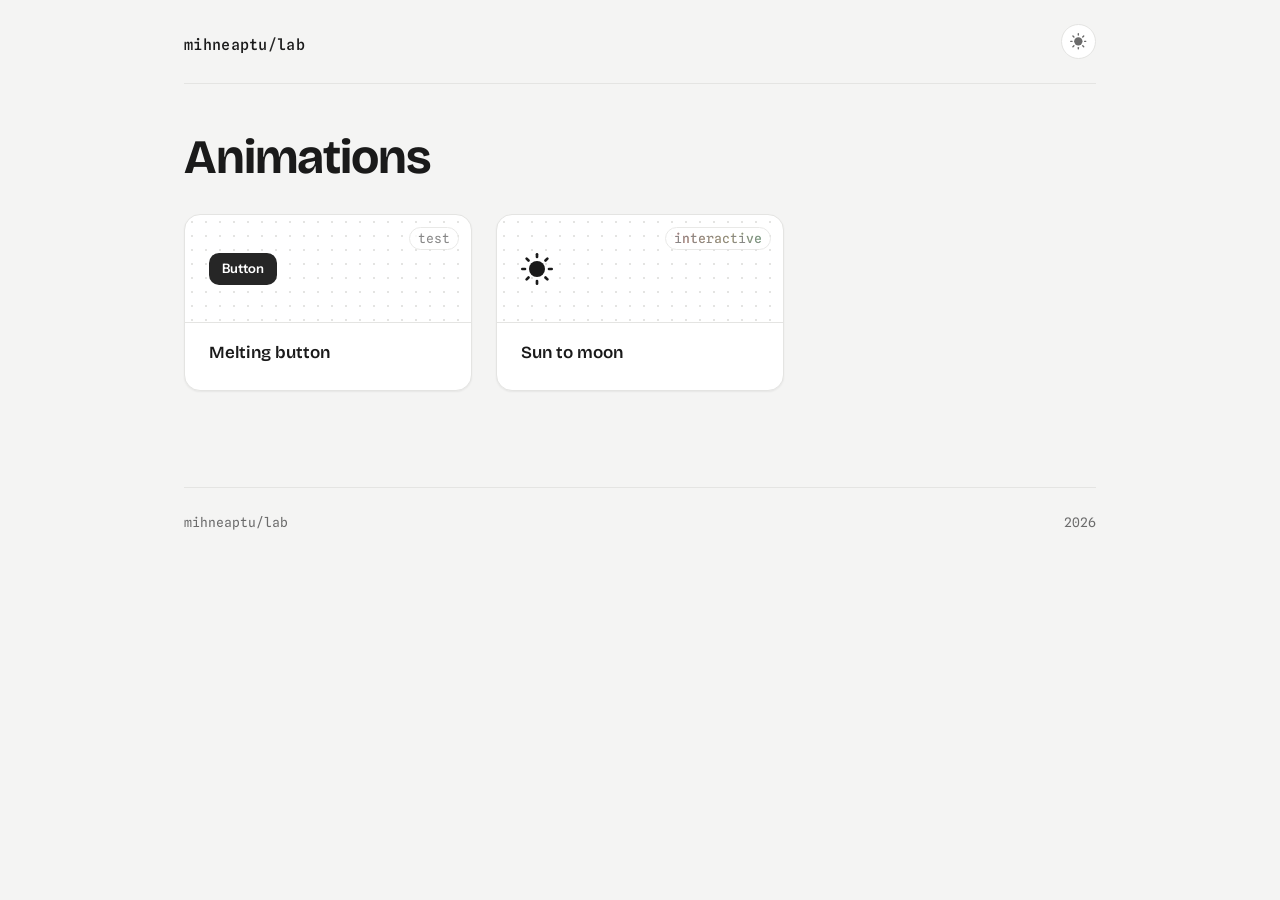
==== index.html @ cd9e7d8e "feat: tag the sun-moon card as interactive, with a rainbow drifting through the letters on hover" ====
<!DOCTYPE html>
<html lang="en">
<head>
  <meta charset="UTF-8">
  <meta name="viewport" content="width=device-width, initial-scale=1.0">
  <title>mihneaptu/lab</title>
  <link rel="icon" href="data:image/svg+xml,<svg xmlns=%22http://www.w3.org/2000/svg%22 viewBox=%220 0 100 100%22><text y=%22.9em%22 font-size=%2290%22>🧪</text></svg>">

  <link rel="preconnect" href="https://fonts.googleapis.com">
  <link rel="preconnect" href="https://fonts.gstatic.com" crossorigin>
  <link href="https://fonts.googleapis.com/css2?family=Bricolage+Grotesque:opsz,wght@12..96,400..800&family=Instrument+Sans:wght@400;500;600&family=Spline+Sans+Mono:wght@400;500&display=swap" rel="stylesheet">

  <!-- Sets the theme BEFORE the page paints, so there's no flash of the
       wrong colors. Your last choice wins; otherwise the OS preference. -->
  <script>
    document.documentElement.dataset.theme =
      localStorage.getItem("theme") ||
      (matchMedia("(prefers-color-scheme: dark)").matches ? "dark" : "light");
  </script>

  <link rel="stylesheet" href="styles/tokens.css">
  <link rel="stylesheet" href="styles/base.css">
  <!-- Loaded here only to draw the live miniature inside the melting-button card -->
  <link rel="stylesheet" href="animations/melting-button/buttons.css">

  <style>
    /* Layout that only the homepage needs */
    .hero { padding: var(--space-7) 0 var(--space-6); }
  </style>
</head>
<body>

  <div class="container">

    <header class="lab-header">
      <!-- Two quiet links sharing one wordmark: the name goes to GitHub,
           the rest brings you home. No space between them on purpose. -->
      <!-- On hover of the name: the "/" stands up, "lab" slides left into
           it and vanishes, then the GitHub mark slides out of the line the
           other way (left to right) into the space "lab" left behind. -->
      <span class="wordmark"><a href="https://github.com/mihneaptu">mihneaptu</a><span class="tick" aria-hidden="true">/</span><a class="home" href="index.html"><span>lab</span></a><span class="octo-hold" aria-hidden="true"></span><a class="octo" href="https://github.com/mihneaptu/ui-lab" aria-label="GitHub repository"><svg aria-hidden="true" viewBox="0 0 16 16" fill="currentColor"><path d="M8 0C3.58 0 0 3.58 0 8c0 3.54 2.29 6.53 5.47 7.59.4.07.55-.17.55-.38 0-.19-.01-.82-.01-1.49-2.01.37-2.53-.49-2.69-.94-.09-.23-.48-.94-.82-1.13-.28-.15-.68-.52-.01-.53.63-.01 1.08.58 1.23.82.72 1.21 1.87.87 2.33.66.07-.52.28-.87.51-1.07-1.78-.2-3.64-.89-3.64-3.95 0-.87.31-1.59.82-2.15-.08-.2-.36-1.02.08-2.12 0 0 .67-.21 2.2.82.64-.18 1.32-.27 2-.27s1.36.09 2 .27c1.53-1.04 2.2-.82 2.2-.82.44 1.1.16 1.92.08 2.12.51.56.82 1.27.82 2.15 0 3.07-1.87 3.75-3.65 3.95.29.25.54.73.54 1.48 0 1.07-.01 1.93-.01 2.2 0 .21.15.46.55.38A8.01 8.01 0 0 0 16 8c0-4.42-3.58-8-8-8z"/></svg></a><span class="octo-stars" aria-hidden="true"></span></span>
      <!-- The theme switch is the sun-moon exhibit's morph in miniature,
           and icon-only: the icon IS the current sky. Click the sun and
           its rays sink into the swelling disc while the mask's bite
           circle carves the crescent — and the lab goes dark with it.
           CSS keys the poses off <html data-theme>, so flipping the
           theme is what plays the animation. -->
      <button class="theme-toggle" type="button" aria-label="Switch color theme">
        <svg class="tt-sky" viewBox="0 0 24 24" aria-hidden="true">
          <mask id="tt-crescent">
            <rect x="0" y="0" width="24" height="24" fill="white" />
            <circle class="tt-bite" cx="33" cy="10.5" r="9" fill="black" />
          </mask>
          <g mask="url(#tt-crescent)">
            <g class="tt-rays" stroke="currentColor" stroke-width="2" stroke-linecap="round">
              <line x1="12" y1="1"     x2="12"    y2="3" />
              <line x1="12" y1="21"    x2="12"    y2="23" />
              <line x1="1"  y1="12"    x2="3"     y2="12" />
              <line x1="21" y1="12"    x2="23"    y2="12" />
              <line x1="4.22"  y1="4.22"  x2="5.64"  y2="5.64" />
              <line x1="18.36" y1="18.36" x2="19.78" y2="19.78" />
              <line x1="4.22"  y1="19.78" x2="5.64"  y2="18.36" />
              <line x1="18.36" y1="5.64"  x2="19.78" y2="4.22" />
            </g>
            <circle class="tt-disc" cx="12" cy="12" r="6" fill="currentColor" />
          </g>
        </svg>
      </button>
    </header>

    <main>

      <section class="hero">
        <h1 class="page-title">Animations</h1>
      </section>

      <div class="card-grid">

        <a class="component-card" href="animations/melting-button/index.html">
          <span class="card-tag">test</span>
          <div class="card-preview" aria-hidden="true">
            <span class="btn btn-primary btn-sm">Button</span>
          </div>
          <div class="card-body">
            <p class="card-name">Melting button</p>
          </div>
        </a>

        <a class="component-card" href="animations/sun-moon/index.html">
          <span class="card-tag"><span class="card-tag-rainbow">interactive</span></span>
          <div class="card-preview" aria-hidden="true">
            <!-- A still of the specimen's resting state (the sun);
                 the morph itself lives on the page behind the card. -->
            <svg width="32" height="32" viewBox="0 0 24 24" fill="none" stroke="currentColor" stroke-width="2" stroke-linecap="round">
              <circle cx="12" cy="12" r="6" fill="currentColor" stroke="none" />
              <line x1="12" y1="1"     x2="12"    y2="3" />
              <line x1="12" y1="21"    x2="12"    y2="23" />
              <line x1="1"  y1="12"    x2="3"     y2="12" />
              <line x1="21" y1="12"    x2="23"    y2="12" />
              <line x1="4.22"  y1="4.22"  x2="5.64"  y2="5.64" />
              <line x1="18.36" y1="18.36" x2="19.78" y2="19.78" />
              <line x1="4.22"  y1="19.78" x2="5.64"  y2="18.36" />
              <line x1="18.36" y1="5.64"  x2="19.78" y2="4.22" />
            </svg>
          </div>
          <div class="card-body">
            <p class="card-name">Sun to moon</p>
          </div>
        </a>

      </div>

    </main>

    <footer class="lab-footer">
      <span>mihneaptu/lab</span>
      <!-- The year is filled in by script so it never goes stale; the
           hardcoded text is just the fallback if JS is off. -->
      <span id="footer-year">2026</span>
    </footer>

  </div>

  <script src="scripts/theme.js"></script>
  <script src="scripts/octo-stars.js"></script>
  <script>
    document.getElementById("footer-year").textContent = new Date().getFullYear();
  </script>

</body>
</html>
---- styles/tokens.css ----
/* ==========================================================================
   tokens.css — the design system

   This file is the single source of truth for every visual decision in
   the lab. No component file is allowed to invent its own color, spacing,
   or font size — everything points back here.

   Why this matters: consistency is what makes a design feel "designed".
   When every gap is pulled from one spacing scale and every color from
   one palette, pages feel calm and intentional even before you add any
   decoration. When values are picked ad hoc (13px here, 15px there,
   five slightly different grays), pages feel messy and nobody can say why.

   THEMING: colors live in two blocks — the light theme in :root, and a
   dark override in [data-theme="dark"]. Only COLOR tokens change between
   themes. Spacing, type, shape, and motion are theme-independent, so they
   are defined once and never repeated.
   ========================================================================== */

:root {

  /* Tells the browser which theme we're in, so native UI (scrollbars,
     form controls) matches the page instead of fighting it. */
  color-scheme: light;

  /* ------------------------------------------------------------------
     COLOR — light theme
     A monochrome palette: neutral grays plus one "accent" that is
     simply near-black. Hierarchy comes from contrast and weight,
     not from hue.
     ------------------------------------------------------------------ */

  --paper: #f4f4f3;        /* page background — a soft neutral, not stark white */
  --surface: #ffffff;      /* cards and specimen stages sit on pure white,
                              so they read as "raised" above the paper */
  --ink: #1a1a1a;          /* main text — near-black. Pure #000 on light
                              backgrounds is harsher than it needs to be */
  --ink-muted: #6b6b6b;    /* secondary text — still passes contrast on paper */
  --line: #e4e4e2;         /* hairline borders and the dot grid */
  --line-strong: #b0b0ad;  /* borders that must be clearly visible
                              (e.g. the secondary button outline) */

  /* The accent — near-black with a darkness ramp.
     Interactive elements get DARKER as you press them (hover → active),
     like a physical button moving away from the light. */
  --accent: #262626;          /* resting state */
  --accent-strong: #111111;   /* hover */
  --accent-deep: #000000;     /* active (pressed) */
  --accent-soft: #eaeaea;     /* faint tint, for hover on outline/ghost styles */
  --accent-contrast: #ffffff; /* text ON the accent (primary button label) —
                                 flips to dark in the dark theme, where the
                                 accent itself is light */

  /* The one hue in the whole lab: a gold reserved for the header's
     star easter egg. Nothing else may use it — one splash of color
     stays a delight; a second one starts a palette. */
  --gold: #eab308;

  /* Shadows are for elevation, not decoration. Soft and barely-there:
     if you notice the shadow itself, it's too strong. Defined here (not
     in SHAPE & DEPTH) because they change with the theme.
     Three steps, by object size: sm for chips, md for cards, lg for
     large exhibit pieces — big objects need bigger, softer shadows or
     they look pasted on rather than resting. */
  /* Each shadow leads with an invisible inset layer. It does nothing
     in the light theme — it's there so the list SHAPE matches the dark
     theme's (which uses that slot for its lit top rim): CSS can only
     crossfade two shadows smoothly when their lists line up layer for
     layer, inset with inset. Without the placeholder, every theme
     switch would snap the shadows instead of fading them. */
  --shadow-sm: inset 0 1px 0 rgba(255, 255, 255, 0),
               0 1px 2px rgba(0, 0, 0, 0.06);
  --shadow-md: inset 0 1px 0 rgba(255, 255, 255, 0),
               0 2px 6px rgba(0, 0, 0, 0.07),
               0 8px 24px rgba(0, 0, 0, 0.06);
  --shadow-lg: inset 0 1px 0 rgba(255, 255, 255, 0),
               0 2px 4px rgba(0, 0, 0, 0.05),
               0 12px 24px rgba(0, 0, 0, 0.07),
               0 32px 64px rgba(0, 0, 0, 0.08);

  /* ------------------------------------------------------------------
     TYPE
     Three faces, three jobs:
       display — personality, used sparingly at large sizes
       body    — quiet and readable, does most of the work
       mono    — labels, tokens, annotations ("the lab equipment")
     ------------------------------------------------------------------ */

  --font-display: "Bricolage Grotesque", "Segoe UI", sans-serif;
  --font-body: "Instrument Sans", "Segoe UI", sans-serif;
  --font-mono: "Spline Sans Mono", Consolas, monospace;

  /* Type scale — each step is meaningfully bigger than the last.
     If two sizes are only 1px apart, readers can't tell them apart,
     so the difference communicates nothing. */
  --text-xs: 0.8125rem;   /* 13px — annotations, chips */
  --text-sm: 0.9375rem;   /* 15px — secondary text */
  --text-md: 1.0625rem;   /* 17px — body */
  --text-lg: 1.375rem;    /* 22px — section headings */
  --text-xl: 2rem;        /* 32px — page titles */
  --text-2xl: 3rem;       /* 48px — the homepage headline */

  /* ------------------------------------------------------------------
     SPACING
     One scale, base unit 4px. Every margin, padding, and gap in the lab
     is one of these values — never 13px, never 22px.
     ------------------------------------------------------------------ */

  --space-1: 4px;
  --space-2: 8px;
  --space-3: 12px;
  --space-4: 16px;
  --space-5: 24px;
  --space-6: 32px;
  --space-7: 48px;
  --space-8: 64px;
  --space-9: 96px;

  /* ------------------------------------------------------------------
     SHAPE & DEPTH
     ------------------------------------------------------------------ */

  --radius-sm: 6px;    /* small controls: chips, swatches */
  --radius-md: 10px;   /* buttons, notes */
  --radius-lg: 16px;   /* cards, specimen stages */

  /* ------------------------------------------------------------------
     MOTION
     One duration for color changes, one for movement. Fast enough to
     feel responsive, slow enough to be perceived.
     ------------------------------------------------------------------ */

  --speed-color: 120ms;
  --speed-move: 80ms;
}

/* ==========================================================================
   DARK THEME
   Applied when <html data-theme="dark">. A tiny script in each page's
   <head> sets that attribute from your saved choice (localStorage) or,
   failing that, your OS preference — so the theme is decided before the
   first paint and the page never flashes the wrong colors.

   Dark mode is not just "invert everything": surfaces get LIGHTER as
   they rise (dark paper, lighter cards), and the accent ramp flips —
   the primary button is light, and pressing it makes it dimmer, which
   still reads as "moving away from the light".
   ========================================================================== */

[data-theme="dark"] {

  color-scheme: dark;

  --paper: #121212;        /* the page floor — dark, but not pure black,
                              so shadows and lifted surfaces still register */
  --surface: #1c1c1c;      /* cards sit slightly lighter than the paper —
                              in the dark, "raised" means "catches more light" */
  --ink: #f2f2f2;          /* near-white text — pure #fff glows harshly
                              on dark backgrounds */
  --ink-muted: #a3a3a3;
  --line: #2a2a2a;
  --line-strong: #4d4d4d;

  /* The accent ramp, mirrored: light resting state, dimmer as pressed. */
  --accent: #ececec;
  --accent-strong: #d6d6d6;
  --accent-deep: #bfbfbf;
  --accent-soft: #262626;
  --accent-contrast: #111111; /* dark label on the light button */

  /* The stars' gold, a notch brighter so it reads on the dark paper */
  --gold: #facc15;

  /* Dark shadows can't read on a dark floor — black on near-black is
     invisible. So elevation flips with the light (see the note above:
     raised means CATCHES MORE LIGHT): each step pairs a faint top edge
     highlight — the rim where an object catches the room's light — with
     the dark spread below. The higher the step, the brighter the rim. */
  --shadow-sm: inset 0 1px 0 rgba(255, 255, 255, 0.04),
               0 1px 2px rgba(0, 0, 0, 0.4);
  --shadow-md: inset 0 1px 0 rgba(255, 255, 255, 0.06),
               0 2px 6px rgba(0, 0, 0, 0.45),
               0 8px 24px rgba(0, 0, 0, 0.35);
  --shadow-lg: inset 0 1px 0 rgba(255, 255, 255, 0.09),
               0 2px 4px rgba(0, 0, 0, 0.5),
               0 12px 24px rgba(0, 0, 0, 0.4),
               0 32px 64px rgba(0, 0, 0, 0.35);
}
---- styles/base.css ----
/* ==========================================================================
   base.css — reset + the lab's shared "chrome"

   Everything here is the gallery itself (header, cards, specimen stages,
   margin notes). The components being studied live in their own files
   under components/.
   ========================================================================== */

/* --- Reset ----------------------------------------------------------------
   Browsers ship with inconsistent default margins and box models.
   These four rules give every page the same clean starting point. */

*,
*::before,
*::after {
  box-sizing: border-box; /* width includes padding+border — the sane model */
}

body,
h1, h2, h3, p, ul, figure {
  margin: 0; /* we add space back deliberately, from the spacing scale */
}

img {
  max-width: 100%;
  display: block;
}

/* --- Page ---------------------------------------------------------------- */

body {
  font-family: var(--font-body);
  font-size: var(--text-md);
  line-height: 1.6; /* body text breathes; headings tighten this locally */
  color: var(--ink);
  background: var(--paper);
  -webkit-font-smoothing: antialiased;
}

.container {
  max-width: 960px; /* comfortable reading width — full-bleed text is tiring */
  margin: 0 auto;
  padding: 0 var(--space-5);
}

a {
  color: var(--accent);
  text-decoration-thickness: 1px;
  text-underline-offset: 3px;
}

a:focus-visible {
  outline: 2px solid var(--accent);
  outline-offset: 2px;
  border-radius: 2px;
}

::selection {
  background: var(--accent-soft);
}

/* --- Header (shared across all lab pages) --------------------------------- */

.lab-header {
  display: flex;
  align-items: baseline;
  justify-content: space-between;
  gap: var(--space-4);
  padding: var(--space-5) 0;
  border-bottom: 1px solid var(--line);
}

.wordmark {
  /* Flex keeps the three pieces (name, tick, "lab") on one shared
     baseline even while the last two animate their widths below. */
  display: inline-flex;
  position: relative; /* anchors the stars that fly out of the logo on hover */
  align-items: baseline;
  font-family: var(--font-mono);
  font-size: var(--text-sm);
  font-weight: 500;
  color: var(--ink);
  letter-spacing: 0.02em;
}

/* The wordmark holds three links ("mihneaptu" → GitHub profile, "lab" →
   home, the hidden cat → the repo) that should read as one quiet mark,
   so the links inherit the ink color and only reveal themselves with an
   underline on hover — except the cat, which is a logo, not text. */
.wordmark a {
  color: inherit;
  text-decoration: none;
}

.wordmark a:not(.octo):hover {
  text-decoration: underline;
  text-decoration-thickness: 1px;
  text-underline-offset: 3px;
}

/* Hovering the name plays a staged act for the rest of the mark:
   1. the "/" stands up into a "|" and stays there,
   2. "lab" slides left INTO the line and is swallowed by it — the link
      box clips the text at its left edge (right where the line stands),
      so letters vanish as they reach it and nothing comes out the other
      side. No fade: the text physically travels out of view.
   3. then the GitHub mark slides out of the line the opposite way,
      left to right, into the space "lab" left behind,
   ending on "mihneaptu | octocat". The ~ sibling selector is what lets
   the first link style the elements after it; the extra <span> inside
   the "lab" link is the part that slides while the link stays put as
   the clipping window, and .octo is the same trick for the logo.

   The durations here are hand-picked, not the token speeds — those are
   for micro feedback (80–120ms), too fast for a sequence the eye is
   meant to follow. Each element carries TWO transition rules: the one
   in its hover selector times the exit, the one in its base selector
   times the return (so on un-hover everything plays back in reverse
   order: logo back into the line first, then "lab" slides back out). */

.wordmark .tick {
  color: var(--accent); /* the one colored character in the wordmark */
  display: inline-block; /* inline elements can't be transformed */
  cursor: default; /* decorative glyph — no text I-beam */
  user-select: none;
  /* return timing: the line lies back down after the logo is gone */
  transition: transform 0.25s cubic-bezier(0.32, 0.72, 0, 1) 0.08s;
}

.wordmark a.home {
  max-width: 4ch; /* mono font: wide enough for the resting text */
  overflow: hidden;
  /* return timing: the box reopens after the logo has retreated */
  transition: max-width 0.25s cubic-bezier(0.32, 0.72, 0, 1) 0.12s;
}

.wordmark a.home span {
  display: inline-block;
  /* return timing: the text slides back out of the line last */
  transition: transform 0.35s cubic-bezier(0.32, 0.72, 0, 1) 0.18s;
}

/* The logo's clipping window: closed at rest, and its left edge sits
   right against the line — the same door "lab" leaves through. It's a
   link to the repo, clickable once revealed; the resets keep it looking
   like part of the wordmark rather than a control. */
.wordmark .octo {
  align-self: center; /* the logo is centered on the text, not baseline-set */
  position: relative; /* lifts the cat above the hold box so it stays clickable */
  background: none;
  border: 0;
  padding: 0;
  color: inherit; /* the svg draws with currentColor */
  cursor: pointer;
  max-width: 0;
  overflow: hidden;
  /* return timing: the window closes as the logo slides back in */
  transition: max-width 0.35s cubic-bezier(0.32, 0.72, 0, 1);
}

.wordmark .octo:focus-visible {
  outline: 2px solid var(--accent);
  outline-offset: 2px;
  border-radius: 2px;
}

.wordmark .octo svg {
  display: block;
  width: 1.15em;
  height: 1.15em;
  transform: translateX(-110%); /* parked inside the line, out of view */
  /* return timing: the logo retreats into the line first */
  transition: transform 0.35s cubic-bezier(0.32, 0.72, 0, 1);
}

/* The safety net for fast pointers: everything between the name and
   the cat is a MOVING target while the act plays — the "/" rotates its
   own hit-box out from under a pointer parked on its edge, and a sweep
   toward the cat crosses the collapsing "lab" box, which was never a
   trigger. Either way :has() goes false mid-act and the whole thing
   reverses under the cursor, which reads as flicker.

   The hold box is the fix: an invisible span pinned over the "/" → cat
   corridor that NEVER moves. At rest it's pointer-events: none, so it
   can't block clicking "lab" or start the act by itself; the moment a
   real trigger opens the act (rule further down) it turns hit-testable
   and latches the open state for as long as the pointer stays anywhere
   in the corridor — a stable floor under all the moving scenery. It
   sits above "lab" (absolute > static) but below the cat (relative,
   later sibling), so the cat keeps its hover and its click.

   Geometry is in the wordmark's own mono ch: the name is 9 characters,
   so the corridor starts just before the "/" and runs a bit past where
   the tail of "lab" rests — the whole stretch a pointer crosses. The
   letter-spacing makes 9ch land a hair short, which only tucks the
   start deeper under the name: covering the name's tail while open is
   harmless, the hold itself keeps the act latched there. */
.octo-hold {
  position: absolute;
  top: -0.2em;    /* a little taller than the text line — forgiving, */
  bottom: -0.2em; /* like the fanned-out star lanes above the logo   */
  left: 8.5ch;
  width: 7ch;
  pointer-events: none;
}

/* The open state holds while the pointer is on the name, the line,
   the cat itself, or the hold box — otherwise the act would reverse
   the moment you leave "mihneaptu" and the cat could never be
   reached, let alone clicked. :has() lets the container watch all
   the triggers at once. */
.wordmark:has(a:first-child:hover, .tick:hover, .octo:hover, .octo-hold:hover) .octo-hold {
  pointer-events: auto; /* arm the latch only while the act is open */
}

.wordmark:has(a:first-child:hover, .tick:hover, .octo:hover, .octo-hold:hover) .tick {
  transform: rotate(-20deg); /* counter-clockwise stands "/" up into "|" */
  /* exit timing: straighten right away */
  transition: transform 0.25s cubic-bezier(0.32, 0.72, 0, 1);
}

.wordmark:has(a:first-child:hover, .tick:hover, .octo:hover, .octo-hold:hover) a.home {
  max-width: 0;
  /* exit timing: the box starts closing while the tail of "lab" is
     still being absorbed, so the logo emerges right at the line
     instead of a box-width away from it */
  transition: max-width 0.2s cubic-bezier(0.32, 0.72, 0, 1) 0.28s;
}

.wordmark:has(a:first-child:hover, .tick:hover, .octo:hover, .octo-hold:hover) a.home span {
  transform: translateX(-110%); /* fully past the clip edge, i.e. the line */
  /* exit timing: the visible journey through the line. An almost-even
     curve so the travel can be seen, not a snap. */
  transition: transform 0.4s cubic-bezier(0.45, 0.05, 0.35, 0.95) 0.03s;
}

.wordmark:has(a:first-child:hover, .tick:hover, .octo:hover, .octo-hold:hover) .octo {
  max-width: 1.3em;
  /* exit timing: opens while the last letter is still being swallowed —
     overlapping the stages is what keeps the act tight without losing
     the story */
  transition: max-width 0.2s cubic-bezier(0.32, 0.72, 0, 1) 0.3s;
}

.wordmark:has(a:first-child:hover, .tick:hover, .octo:hover, .octo-hold:hover) .octo svg {
  transform: translateX(0);
  /* exit timing: the logo walks out of the line, left to right, starting
     right as the tail of "lab" disappears into it */
  transition: transform 0.3s cubic-bezier(0.32, 0.72, 0, 1) 0.32s;
}

/* Hovering the cat itself earns a bonus scene: three golden stars
   fly out of the logo, left to right, swinging gently — one pass,
   then the sky empties until the next hover. The cast of <span>s and
   each star's flight plan (lane, speed, size, delay — the custom
   properties read below) come from scripts/octo-stars.js, which
   starts the show by adding .playing; this stylesheet owns
   everything the stars actually DO.

   They live OUTSIDE the .octo link (whose overflow:hidden is busy
   being the reveal's clipping window and would trap them) as a
   sibling pinned to the wordmark's right edge — exactly where the
   logo sits.

   Each star is two elements doing one job each: the outer span flies
   steadily rightward (linear), while its ::before — the star shape
   itself — swings up and down on its own clock (ease-in-out, like a
   pendulum). Two axes on two mismatched clocks combine into a smooth
   swinging glide where no two passes look quite the same. */

.octo-stars {
  position: absolute;
  /* The horizontal anchor is set per-show by the script, in px from
     the wordmark's LEFT edge — the stable one. Anchoring to the right
     edge (left: 100%) would glue the stars to a moving target: that
     edge travels whenever the reveal act plays back, dragging a
     still-fading show sideways with it. The 100% below is only the
     resting value for the no-JS case, where no stars ever fly. */
  left: 100%;
  top: 50%;
  transform: translateY(-50%);
  width: 3.2em;  /* the flight corridor */
  height: 1.4em; /* a bit taller than the logo, so the lanes fan out */
  pointer-events: none; /* scenery — never blocks a click */
  /* The whole scene fades as one: .playing (added by the script) only
     fades this container in. When the pointer leaves mid-show, the
     class drops and the container fades back out while the stars KEEP
     FLYING underneath — the show dissolves in motion rather than
     freezing, the same soft exit the stars get at the end of the
     corridor. */
  opacity: 0;
  transition: opacity 0.35s ease;
}

/* One star. Its whole flight plan arrives as custom properties set by
   the script; the fallbacks only matter if a star is ever created by
   hand. `1` iteration, not infinite: each star flies its corridor
   once and is done, so the show ends by itself — the sky empties even
   if the cursor stays on the logo, until the next hover restages it. */
.octo-stars span {
  position: absolute;
  left: 0;
  top: var(--lane, 36%);
  opacity: 0; /* covers the delay phase before the star's launch */
  animation: octo-star-flight var(--flight, 1.3s) linear var(--wait, 0s) 1;
}

/* The star shape: a classic five-pointed star cut from a square with
   clip-path — crisper and more portable than hoping a ★ glyph
   renders the same in every font. Gold is the lab's only hue,
   reserved in tokens.css for exactly this moment. */
.octo-stars span::before {
  content: "";
  display: block;
  width: var(--size, 0.5em);
  height: var(--size, 0.5em);
  background: var(--gold);
  clip-path: polygon(50% 0%, 61% 35%, 98% 35%, 68% 57%, 79% 91%, 50% 70%, 21% 91%, 32% 57%, 2% 35%, 39% 35%);
  /* The swing may loop — it's invisible whenever the flight isn't
     mid-corridor, so only the flight's iteration count matters. */
  animation: octo-star-swing var(--swing, 0.6s) ease-in-out infinite alternate;
}

/* The flight: pop out from behind the logo, glide right, and fade
   before the corridor ends — the disappearance reads as distance
   traveled, not as hitting a wall. */
@keyframes octo-star-flight {
  0%   { transform: translateX(-0.3em); opacity: 0; }
  12%  { opacity: 1; }
  78%  { opacity: 1; }
  100% { transform: translateX(2.6em); opacity: 0; }
}

/* The swing: an easy pendulum around the star's own lane. `alternate`
   plays it back and forth so the turnarounds are soft, never a snap. */
@keyframes octo-star-swing {
  from { transform: translateY(-0.16em); }
  to   { transform: translateY(0.16em); }
}

/* The script adds .playing when the cat is hovered (hovering the name
   merely reveals it) and removes it when the cursor leaves or the last
   star has landed. The stars are already flying the moment they're
   staged — this only lifts the curtain. */
.octo-stars.playing {
  opacity: 1;
}

/* Under reduced motion the global rule below would collapse these
   infinite loops into a flicker, so the stars simply stay home. */
@media (prefers-reduced-motion: reduce) {
  .octo-stars {
    display: none;
  }
}

/* The light/dark switch. Styled like a token chip, not like a .btn —
   it's part of the lab's chrome, not one of the specimens on display. */
.theme-toggle {
  display: inline-flex;
  align-items: center;
  color: var(--ink-muted);
  background: var(--surface);
  border: 1px solid var(--line);
  border-radius: 999px;
  padding: var(--space-2);
  cursor: pointer;
  transition: color var(--speed-color) ease,
              border-color var(--speed-color) ease,
              transform var(--speed-move) ease;
}

/* The chip's icon — the sun-moon exhibit's morph in miniature, and
   the chip's ONLY content: the icon is the current sky. Clicking the
   sun sinks its rays into the swelling disc while the mask's bite
   circle carves the crescent, and the lab darkens around it.
   All three parts share one ease; the delays choreograph the handoff,
   flipped per direction: going to the moon the rays sink in first and
   the bite carves last, coming back the crescent heals first and the
   rays climb out last. The rays run a touch faster so the sweeping
   bite hole never catches them. */

.tt-sky {
  display: block;
  width: 1.25em;
  height: 1.25em;
  /* the sunrise overshoot pokes the ray caps a hair past the
     viewBox — let them, instead of clipping them flat */
  overflow: visible;
}

.tt-disc,
.tt-rays {
  transform-box: view-box;
  transform-origin: center;
}

/* The chip runs the exhibit's exact choreography at ~60% of its clock:
   motion across 16px reads far slower than the same motion across
   176px, so at full duration the little moon feels like it's dragging.
   Same sequence, same proportions, smaller stage, faster tempo. */

/* Sun pose (light theme) — these transitions time the RETURN to sun.
   The rays' ease overshoots a hair at sunrise, same as the exhibit. */
.tt-rays {
  transition: transform 200ms cubic-bezier(0.34, 1.3, 0.64, 1) 85ms;
}

.tt-disc {
  transition: transform 240ms cubic-bezier(0.65, 0, 0.35, 1) 25ms;
}

.tt-bite {
  transition: transform 240ms cubic-bezier(0.65, 0, 0.35, 1) 0ms;
}

/* Moon pose (dark theme) + the arrival timing: rays lead and land,
   THEN the bite carves — held back so its notch doesn't show on the
   right rim while the left rays still have the longest journey. */
[data-theme="dark"] .tt-rays {
  transform: rotate(45deg) scale(0.25);
  transition-duration: 170ms;
  transition-delay: 0ms;
}

[data-theme="dark"] .tt-disc {
  transform: scale(1.75);
  /* outlasts the bite so the crescent is carved from a still-growing
     body — grow-and-carve as one event, not grow, stop, carve */
  transition-duration: 360ms;
  transition-delay: 25ms;
}

[data-theme="dark"] .tt-bite {
  transform: translate(-15.7px, 0);
  transition-duration: 240ms;
  transition-delay: 85ms;
}

/* The exhibit's stars stay on the exhibit — at chip size they read
   as specks, and the chrome should whisper. The crescent alone says
   "night" just fine here. */

.theme-toggle:hover {
  color: var(--ink);
  border-color: var(--line-strong);
}

/* Pressing the sky, in miniature — same give as the exhibit's button. */
.theme-toggle:active {
  transform: scale(0.94);
}

.theme-toggle:focus-visible {
  outline: 2px solid var(--accent);
  outline-offset: 2px;
}

/* A quiet way back home from a component page. Pinned to the top-left
   corner and styled like the rest of the chrome (mono, muted) — visible
   when you look for it, invisible when you don't. */
.back-link {
  position: fixed;
  top: var(--space-5);
  left: var(--space-5);
  font-family: var(--font-mono);
  font-size: var(--text-xs);
  color: var(--ink-muted);
  text-decoration: none;
  transition: color var(--speed-color) ease;
}

.back-link:hover {
  color: var(--ink);
}

/* --- Type roles ------------------------------------------------------------ */

.page-title {
  font-family: var(--font-display);
  font-size: var(--text-2xl);
  font-weight: 700;
  line-height: 1.05; /* big type needs tight lines or it falls apart */
  letter-spacing: -0.02em;
}

.section-title {
  font-family: var(--font-display);
  font-size: var(--text-lg);
  font-weight: 600;
  letter-spacing: -0.01em;
}

/* --- Specimen stage --------------------------------------------------------
   The signature element of the lab: a white artboard with a faint dot
   grid, like a canvas in a design tool. Components are pinned to it and
   annotated in mono. */

.stage {
  background-color: var(--surface);
  background-image: radial-gradient(var(--line) 1px, transparent 1px);
  background-size: 18px 18px;
  border: 1px solid var(--line);
  border-radius: var(--radius-lg);
  box-shadow: var(--shadow-sm);
  padding: var(--space-6);
}

.stage-row {
  display: flex;
  flex-wrap: wrap;
  align-items: center;
  gap: var(--space-4);
}

/* A pinned specimen: the component plus its mono label underneath */
.specimen {
  display: flex;
  flex-direction: column;
  align-items: flex-start;
  gap: var(--space-2);
}

.specimen-label {
  font-family: var(--font-mono);
  font-size: var(--text-xs);
  color: var(--ink-muted);
}

/* --- Component cards (homepage grid) --------------------------------------- */

.card-grid {
  display: grid;
  grid-template-columns: repeat(auto-fill, minmax(260px, 1fr));
  gap: var(--space-5);
}

.component-card {
  display: block;
  position: relative; /* anchors the optional corner tag */
  background: var(--surface);
  border: 1px solid var(--line);
  border-radius: var(--radius-lg);
  box-shadow: var(--shadow-sm);
  text-decoration: none;
  color: var(--ink);
  overflow: hidden; /* clips the preview's dot grid to the rounded corners */
  transition: box-shadow var(--speed-color) ease,
              transform var(--speed-move) ease;
}

.component-card:hover {
  box-shadow: var(--shadow-md);
  transform: translateY(-2px); /* a gentle lift — the card is pickable */
}

.component-card:focus-visible {
  outline: 2px solid var(--accent);
  outline-offset: 2px;
}

/* An optional status tag pinned to the card's top-right corner —
   quiet chrome in the mono face, not part of the specimen itself. */
.card-tag {
  position: absolute;
  top: var(--space-3);
  right: var(--space-3);
  z-index: 1; /* the preview's dot layer is positioned too and comes later
                 in the DOM — without this the dots paint over the tag */
  font-family: var(--font-mono);
  font-size: var(--text-xs);
  line-height: 1;
  color: var(--ink-muted);
  background: var(--surface);
  border: 1px solid var(--line);
  border-radius: 999px;
  padding: var(--space-1) var(--space-2);
  opacity: 0.8;
}

/* The "interactive" tag hints that it responds: hovering it lets a
   faint rainbow drift through the LETTERS, flowing left to right.
   The gradient is clipped to the text and slides underneath it the
   whole time — it never pauses, so whenever the tint fades in the
   colors are already mid-flight, and on the way out they keep moving
   under the returning ink instead of freezing (the same dissolve-in-
   motion exit the octo stars use). What actually animates on hover is
   the solid ink painted on top: opaque at rest, half-clear on hover,
   so the rainbow shows through as a tint, never full saturation.
   The fade runs on its own 400ms clock — the token speeds are micro
   feedback, too quick to read as an entrance. The gradient starts and
   ends on the same hue, so each 200% slide loops seamlessly. */
.card-tag-rainbow {
  background: linear-gradient(90deg,
    #ff6b6b, #ffb56b, #ffe66b, #6bff8f, #6bc8ff, #b06bff, #ff6b6b);
  background-size: 200% 100%;
  -webkit-background-clip: text;
  background-clip: text;
  -webkit-text-fill-color: var(--ink-muted); /* opaque ink hides the rainbow */
  transition: -webkit-text-fill-color 400ms ease;
  animation: tag-rainbow-drift 2.5s linear infinite;
}

.card-tag:hover .card-tag-rainbow {
  /* 55% ink stays on top — the rainbow reads as a tint, not a paint job */
  -webkit-text-fill-color: color-mix(in srgb, var(--ink-muted) 55%, transparent);
}

/* Negative percentages shift the image rightward; -200% is exactly one
   image width at this background-size, so the loop has no seam. */
@keyframes tag-rainbow-drift {
  from { background-position: 0% 0; }
  to   { background-position: -200% 0; }
}

.card-preview {
  /* A miniature stage inside the card. pointer-events: none so the
     preview buttons are scenery, not controls — the whole card is the link. */
  position: relative; /* anchors the dot-grid layer below */
  border-bottom: 1px solid var(--line);
  padding: var(--space-5);
  display: flex;
  flex-wrap: wrap;
  align-items: center;
  gap: var(--space-2);
  min-height: 108px;
  pointer-events: none;
}

/* The dot grid on its own layer, as a solid color with the dot pattern
   punched out by a mask. A background-image gradient can't transition,
   so it would snap during the theme crossfade below; a background-COLOR
   fades like everything else, and the mask never changes. */
.card-preview::before {
  content: "";
  position: absolute;
  inset: 0;
  background-color: var(--line);
  -webkit-mask-image: radial-gradient(#000 1px, transparent 1px);
  -webkit-mask-size: 14px 14px;
  mask-image: radial-gradient(#000 1px, transparent 1px);
  mask-size: 14px 14px;
}

/* Positioned pseudo-elements paint above static children, so the
   miniature specimens need a lift to stay above the dot layer. */
.card-preview > * {
  position: relative;
}

.card-body {
  padding: var(--space-4) var(--space-5) var(--space-5);
}

.card-name {
  font-family: var(--font-display);
  font-size: var(--text-md);
  font-weight: 600;
}

.card-meta {
  font-family: var(--font-mono);
  font-size: var(--text-xs);
  color: var(--ink-muted);
  margin-top: var(--space-1);
}

/* --- Footer ----------------------------------------------------------------- */

.lab-footer {
  border-top: 1px solid var(--line);
  margin-top: var(--space-9);
  padding: var(--space-5) 0 var(--space-7);
  font-family: var(--font-mono);
  font-size: var(--text-xs);
  color: var(--ink-muted);
  display: flex;
  justify-content: space-between;
  gap: var(--space-4);
  flex-wrap: wrap;
}

/* --- Theme crossfade ---------------------------------------------------------
   The sun-moon chip doesn't snap the lab to the other theme — the whole
   page crossfades on the morph's own 500ms clock, exactly like the
   playground exhibit. theme.js pins .theme-fading on <html> for the
   duration of a flip; while it's there, every themed color rides the
   slow clock. Scoped to a class (not permanent) so hover and press
   feedback keep their fast micro-interaction speeds the rest of the
   time. The chip's icon parts are excluded: they animate TRANSFORMS,
   and this blanket shorthand would wipe those transitions mid-morph. */

@media (prefers-reduced-motion: no-preference) {
  /* Non-inherited paints (backgrounds, borders, shadows) are safe to
     fade on every element — each one animates its own value once. */
  html.theme-fading *:not(.tt-sky):not(.tt-sky *),
  html.theme-fading *::before,
  html.theme-fading *::after {
    transition: background-color 500ms ease,
                border-color 500ms ease,
                box-shadow 500ms ease,
                fill 500ms ease,
                stroke 500ms ease !important;
  }

  /* color is different: it INHERITS. Give every element a color
     transition and nested text stops inheriting the animated value —
     each child instead starts its own transition toward its parent's
     current frame, every frame, so deep text trails its parent and
     shimmers (the wordmark flickered exactly like this). Only the
     elements that SET an explicit color transition it; everyone below
     them inherits the in-flight value directly and moves in lockstep.
     That's also why plain `a` must NOT be here: the wordmark's links
     use color: inherit, and giving them their own transition restarts
     the chase one level down. */
  html.theme-fading :is(body, .wordmark, .tick, .theme-toggle,
      .back-link, .component-card, .card-tag, .card-meta, .btn,
      .specimen-label, .lab-footer):not(.tt-sky):not(.tt-sky *) {
    transition: color 500ms ease,
                background-color 500ms ease,
                border-color 500ms ease,
                box-shadow 500ms ease,
                fill 500ms ease,
                stroke 500ms ease !important;
  }
}

/* --- Accessibility ----------------------------------------------------------
   If someone has asked their OS to reduce motion, honor it: everything
   still works, it just stops animating. */

@media (prefers-reduced-motion: reduce) {
  *,
  *::before,
  *::after {
    transition-duration: 0.01ms !important;
    animation-duration: 0.01ms !important;
  }
}
---- animations/melting-button/buttons.css ----
/* ==========================================================================
   buttons.css — component № 1

   Structure of this file:
     1. .btn        — everything ALL buttons share
     2. variants    — what job the button does (primary / secondary / ghost)
     3. sizes       — how much room it takes (sm / md / lg)
     4. states      — how it responds (hover / active / focus / disabled)

   A button is described by combining classes, one from each group:
     <button class="btn btn-primary btn-md">Save changes</button>

   Note: every value below comes from tokens.css. If a number appears
   here directly, it's a deliberate exception with a comment saying why.
   ========================================================================== */

/* --- 1. The base ------------------------------------------------------------
   Shared anatomy. Variants and sizes only override what makes them
   different, so all buttons stay siblings of each other. */

.btn {
  /* inline-flex centers the label perfectly, and handles an icon +
     label pair later without any changes */
  display: inline-flex;
  align-items: center;
  justify-content: center;
  gap: var(--space-2);

  font-family: var(--font-body);
  font-weight: 600;      /* labels are actions — a little bolder than prose */
  line-height: 1;        /* the button's height comes from padding+height,
                            not from line-height */
  white-space: nowrap;   /* a label should never wrap onto two lines */

  border: 1.5px solid transparent; /* every variant reserves the same border
                                      width, so outlined and solid buttons
                                      are exactly the same size side by side */
  border-radius: var(--radius-md);
  cursor: pointer;
  user-select: none;

  /* color changes get a soft transition; movement gets a faster one */
  transition: background-color var(--speed-color) ease,
              border-color var(--speed-color) ease,
              color var(--speed-color) ease,
              transform var(--speed-move) ease;
}

/* --- 2. Variants ------------------------------------------------------------
   The variant system is a hierarchy: ONE primary button per view (the
   main action), secondary for real-but-alternative actions, ghost for
   low-stakes actions that shouldn't compete for attention.

   The interaction rule is the same for all three: the darker/stronger
   the state, the "more pressed" the button feels.
   (hover = accent-strong, active = accent-deep — see tokens.css) */

/* PRIMARY — solid fill. The loudest thing in any view, which is exactly
   why there should only ever be one. */
.btn-primary {
  background: var(--accent);
  color: var(--accent-contrast); /* white on the dark button in light mode,
                                    dark on the light button in dark mode */
}

.btn-primary:hover,
.btn-primary.is-hover {          /* .is-hover exists only so the showcase
                                    page can freeze this state for study */
  background: var(--accent-strong);
}

.btn-primary:active,
.btn-primary.is-active {
  background: var(--accent-deep);
}

/* SECONDARY — outline. Same size and shape as primary (they're siblings),
   but visually quieter: the fill is gone, only the frame remains. */
.btn-secondary {
  background: transparent;
  border-color: var(--line-strong);
  color: var(--ink);
}

.btn-secondary:hover,
.btn-secondary.is-hover {
  /* outline buttons can't get "darker", so they gain a faint tint
     instead — same idea, adapted to the variant */
  background: var(--accent-soft);
  border-color: var(--accent);
}

.btn-secondary:active,
.btn-secondary.is-active {
  background: var(--accent-soft);
  border-color: var(--accent-deep);
  color: var(--accent-deep);
}

/* GHOST — label only. The accent color is doing all the work here:
   it's the only signal that this text is clickable. */
.btn-ghost {
  background: transparent;
  color: var(--accent);
}

.btn-ghost:hover,
.btn-ghost.is-hover {
  background: var(--accent-soft);
  color: var(--accent-strong);
}

.btn-ghost:active,
.btn-ghost.is-active {
  background: var(--accent-soft);
  color: var(--accent-deep);
}

/* --- 3. Sizes ---------------------------------------------------------------
   Fixed heights (not just padding) so buttons line up perfectly in rows.
   Text size and padding step down together — a small button with big
   text looks swollen.

   md is the default. lg is for hero moments; sm for dense UI like
   toolbars. Note sm is 32px tall — below the ~40px comfortable touch
   target, so it's a desktop-density size, not a mobile one. */

.btn-sm {
  height: 32px;
  padding: 0 var(--space-3);
  font-size: var(--text-xs);
}

.btn-md {
  height: 40px;
  padding: 0 var(--space-4);
  font-size: var(--text-sm);
}

.btn-lg {
  height: 48px;
  padding: 0 var(--space-5);
  font-size: var(--text-md);
}

/* --- 4. States shared by all variants --------------------------------------- */

/* ACTIVE — on top of getting darker, every button nudges down 1px while
   pressed. It's barely visible and very feelable: the button physically
   gives way under the click. */
.btn:active,
.btn.is-active {
  transform: translateY(1px);
}

/* FOCUS — the keyboard user's cursor. :focus-visible means the ring only
   appears for keyboard navigation, not after a mouse click.
   The 2px offset puts daylight between button and ring, so it reads as
   "selection" rather than part of the button itself. */
.btn:focus-visible,
.btn.is-focus {
  outline: 2px solid var(--accent);
  outline-offset: 2px;
}

/* DISABLED — dimmed but still legible. A disabled button is information
   ("this action exists, but not right now"), so people must still be
   able to read it. Never dim below readable contrast. */
.btn:disabled {
  background: var(--line);
  border-color: transparent;
  color: var(--ink-muted);
  cursor: not-allowed;
  transform: none; /* a disabled button doesn't press down */
}
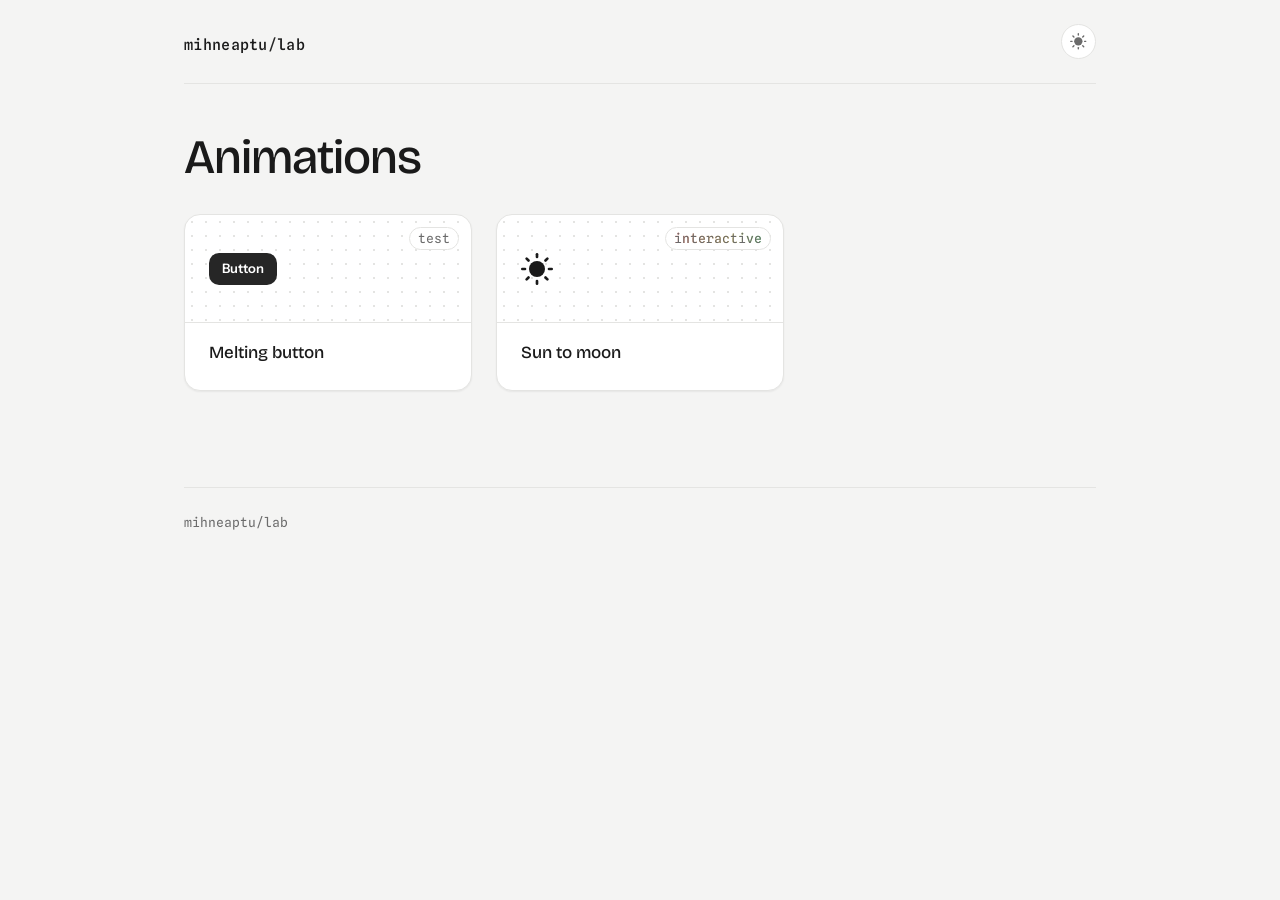
==== commit c5d61bd4: "chore: rename the repo to lab and quiet the chrome - point the README and both header/footer links a" ====
--- a/index.html
+++ b/index.html
@@ -38,7 +38,7 @@
       <!-- On hover of the name: the "/" stands up, "lab" slides left into
            it and vanishes, then the GitHub mark slides out of the line the
            other way (left to right) into the space "lab" left behind. -->
-      <span class="wordmark"><a href="https://github.com/mihneaptu">mihneaptu</a><span class="tick" aria-hidden="true">/</span><a class="home" href="index.html"><span>lab</span></a><span class="octo-hold" aria-hidden="true"></span><a class="octo" href="https://github.com/mihneaptu/ui-lab" aria-label="GitHub repository"><svg aria-hidden="true" viewBox="0 0 16 16" fill="currentColor"><path d="M8 0C3.58 0 0 3.58 0 8c0 3.54 2.29 6.53 5.47 7.59.4.07.55-.17.55-.38 0-.19-.01-.82-.01-1.49-2.01.37-2.53-.49-2.69-.94-.09-.23-.48-.94-.82-1.13-.28-.15-.68-.52-.01-.53.63-.01 1.08.58 1.23.82.72 1.21 1.87.87 2.33.66.07-.52.28-.87.51-1.07-1.78-.2-3.64-.89-3.64-3.95 0-.87.31-1.59.82-2.15-.08-.2-.36-1.02.08-2.12 0 0 .67-.21 2.2.82.64-.18 1.32-.27 2-.27s1.36.09 2 .27c1.53-1.04 2.2-.82 2.2-.82.44 1.1.16 1.92.08 2.12.51.56.82 1.27.82 2.15 0 3.07-1.87 3.75-3.65 3.95.29.25.54.73.54 1.48 0 1.07-.01 1.93-.01 2.2 0 .21.15.46.55.38A8.01 8.01 0 0 0 16 8c0-4.42-3.58-8-8-8z"/></svg></a><span class="octo-stars" aria-hidden="true"></span></span>
+      <span class="wordmark"><a href="https://github.com/mihneaptu">mihneaptu</a><span class="tick" aria-hidden="true">/</span><a class="home" href="index.html"><span>lab</span></a><span class="octo-hold" aria-hidden="true"></span><a class="octo" href="https://github.com/mihneaptu/lab" aria-label="GitHub repository"><svg aria-hidden="true" viewBox="0 0 16 16" fill="currentColor"><path d="M8 0C3.58 0 0 3.58 0 8c0 3.54 2.29 6.53 5.47 7.59.4.07.55-.17.55-.38 0-.19-.01-.82-.01-1.49-2.01.37-2.53-.49-2.69-.94-.09-.23-.48-.94-.82-1.13-.28-.15-.68-.52-.01-.53.63-.01 1.08.58 1.23.82.72 1.21 1.87.87 2.33.66.07-.52.28-.87.51-1.07-1.78-.2-3.64-.89-3.64-3.95 0-.87.31-1.59.82-2.15-.08-.2-.36-1.02.08-2.12 0 0 .67-.21 2.2.82.64-.18 1.32-.27 2-.27s1.36.09 2 .27c1.53-1.04 2.2-.82 2.2-.82.44 1.1.16 1.92.08 2.12.51.56.82 1.27.82 2.15 0 3.07-1.87 3.75-3.65 3.95.29.25.54.73.54 1.48 0 1.07-.01 1.93-.01 2.2 0 .21.15.46.55.38A8.01 8.01 0 0 0 16 8c0-4.42-3.58-8-8-8z"/></svg></a><span class="octo-stars" aria-hidden="true"></span></span>
       <!-- The theme switch is the sun-moon exhibit's morph in miniature,
            and icon-only: the icon IS the current sky. Click the sun and
            its rays sink into the swelling disc while the mask's bite
@@ -113,19 +113,16 @@
     </main>
 
     <footer class="lab-footer">
-      <span>mihneaptu/lab</span>
-      <!-- The year is filled in by script so it never goes stale; the
-           hardcoded text is just the fallback if JS is off. -->
-      <span id="footer-year">2026</span>
+      <!-- The same destination as the header's hidden cat, but reachable
+           on touch screens, where hover doesn't exist. -->
+      <a href="https://github.com/mihneaptu/lab">mihneaptu/lab</a>
     </footer>
 
   </div>
 
   <script src="scripts/theme.js"></script>
   <script src="scripts/octo-stars.js"></script>
-  <script>
-    document.getElementById("footer-year").textContent = new Date().getFullYear();
-  </script>
+  <script src="scripts/haptics.js"></script>
 
 </body>
 </html>
--- a/styles/tokens.css
+++ b/styles/tokens.css
@@ -16,6 +16,11 @@
    themes. Spacing, type, shape, and motion are theme-independent, so they
    are defined once and never repeated.
    ========================================================================== */
+
+/* Keep these as ordinary inherited custom properties. A theme change swaps
+   their values atomically; the shared chrome animates between complete page
+   snapshots rather than interpolating ink, paper, and borders separately.
+   That keeps every visible region internally consistent throughout a flip. */
 
 :root {
 
--- a/styles/base.css
+++ b/styles/base.css
@@ -14,6 +14,9 @@
 *::before,
 *::after {
   box-sizing: border-box; /* width includes padding+border — the sane model */
+  -webkit-tap-highlight-color: transparent; /* mobile browsers flash a blue
+     overlay on anything tappable; the lab's own :active states are the
+     touch feedback here */
 }
 
 body,
@@ -35,6 +38,11 @@
   color: var(--ink);
   background: var(--paper);
   -webkit-font-smoothing: antialiased;
+  -moz-osx-font-smoothing: grayscale;
+  /* The loaded weights (400–600 body/mono, 400–800 display) are the only
+     ones allowed to render: a missing file must fail visibly, not as a
+     browser-faked bold or slanted italic. */
+  font-synthesis: none;
 }
 
 .container {
@@ -90,6 +98,19 @@
 .wordmark a {
   color: inherit;
   text-decoration: none;
+}
+
+/* One 15px mono line is a ~24px-tall tap target. Vertical padding grows
+   the two text links to ~44px, and the negative margin hands the space
+   straight back so the header's layout doesn't move a pixel. Padding
+   rather than an ::after halo: the home link's overflow-hidden (its
+   clipping window for the act) would clip a halo, but padding sits
+   inside the clip. The cat is excluded — its box is choreography
+   (max-width 0 → 1.3em), and it only exists for pointers and keyboards
+   anyway. */
+.wordmark a:not(.octo) {
+  padding: 10px 0;
+  margin: -10px 0;
 }
 
 .wordmark a:not(.octo):hover {
@@ -208,18 +229,23 @@
    the cat itself, or the hold box — otherwise the act would reverse
    the moment you leave "mihneaptu" and the cat could never be
    reached, let alone clicked. :has() lets the container watch all
-   the triggers at once. */
-.wordmark:has(a:first-child:hover, .tick:hover, .octo:hover, .octo-hold:hover) .octo-hold {
+   the triggers at once.
+
+   The cat's :focus-visible is a trigger too: it's in the tab order
+   (it's a link), and without it a keyboard user would land on a
+   0-width box — focused, invisible, unusable. Tabbing to the cat
+   now plays the same act a hover does. */
+.wordmark:has(a:first-child:hover, .tick:hover, .octo:hover, .octo:focus-visible, .octo-hold:hover) .octo-hold {
   pointer-events: auto; /* arm the latch only while the act is open */
 }
 
-.wordmark:has(a:first-child:hover, .tick:hover, .octo:hover, .octo-hold:hover) .tick {
+.wordmark:has(a:first-child:hover, .tick:hover, .octo:hover, .octo:focus-visible, .octo-hold:hover) .tick {
   transform: rotate(-20deg); /* counter-clockwise stands "/" up into "|" */
   /* exit timing: straighten right away */
   transition: transform 0.25s cubic-bezier(0.32, 0.72, 0, 1);
 }
 
-.wordmark:has(a:first-child:hover, .tick:hover, .octo:hover, .octo-hold:hover) a.home {
+.wordmark:has(a:first-child:hover, .tick:hover, .octo:hover, .octo:focus-visible, .octo-hold:hover) a.home {
   max-width: 0;
   /* exit timing: the box starts closing while the tail of "lab" is
      still being absorbed, so the logo emerges right at the line
@@ -227,14 +253,14 @@
   transition: max-width 0.2s cubic-bezier(0.32, 0.72, 0, 1) 0.28s;
 }
 
-.wordmark:has(a:first-child:hover, .tick:hover, .octo:hover, .octo-hold:hover) a.home span {
+.wordmark:has(a:first-child:hover, .tick:hover, .octo:hover, .octo:focus-visible, .octo-hold:hover) a.home span {
   transform: translateX(-110%); /* fully past the clip edge, i.e. the line */
   /* exit timing: the visible journey through the line. An almost-even
      curve so the travel can be seen, not a snap. */
   transition: transform 0.4s cubic-bezier(0.45, 0.05, 0.35, 0.95) 0.03s;
 }
 
-.wordmark:has(a:first-child:hover, .tick:hover, .octo:hover, .octo-hold:hover) .octo {
+.wordmark:has(a:first-child:hover, .tick:hover, .octo:hover, .octo:focus-visible, .octo-hold:hover) .octo {
   max-width: 1.3em;
   /* exit timing: opens while the last letter is still being swallowed —
      overlapping the stages is what keeps the act tight without losing
@@ -242,7 +268,7 @@
   transition: max-width 0.2s cubic-bezier(0.32, 0.72, 0, 1) 0.3s;
 }
 
-.wordmark:has(a:first-child:hover, .tick:hover, .octo:hover, .octo-hold:hover) .octo svg {
+.wordmark:has(a:first-child:hover, .tick:hover, .octo:hover, .octo:focus-visible, .octo-hold:hover) .octo svg {
   transform: translateX(0);
   /* exit timing: the logo walks out of the line, left to right, starting
      right as the tail of "lab" disappears into it */
@@ -359,6 +385,7 @@
 .theme-toggle {
   display: inline-flex;
   align-items: center;
+  position: relative; /* anchors the invisible hit-area extension below */
   color: var(--ink-muted);
   background: var(--surface);
   border: 1px solid var(--line);
@@ -370,6 +397,15 @@
               transform var(--speed-move) ease;
 }
 
+/* The visible chip is ~35px — under the 44px touch target. The halo
+   extends the clickable area without growing the chip; it has no box
+   of its own, so nothing changes visually. */
+.theme-toggle::after {
+  content: "";
+  position: absolute;
+  inset: -5px;
+}
+
 /* The chip's icon — the sun-moon exhibit's morph in miniature, and
    the chip's ONLY content: the icon is the current sky. Clicking the
    sun sinks its rays into the swelling disc while the mask's bite
@@ -416,10 +452,14 @@
 
 /* Moon pose (dark theme) + the arrival timing: rays lead and land,
    THEN the bite carves — held back so its notch doesn't show on the
-   right rim while the left rays still have the longest journey. */
+   right rim while the left rays still have the longest journey.
+   The durations are the exhibit's nightfall numbers (170/360/240ms)
+   scaled by the same ~60% as the sunrise rules above — nightfall is
+   the snappy direction on the exhibit, and it must stay the snappy
+   direction here too. */
 [data-theme="dark"] .tt-rays {
   transform: rotate(45deg) scale(0.25);
-  transition-duration: 170ms;
+  transition-duration: 100ms;
   transition-delay: 0ms;
 }
 
@@ -427,14 +467,16 @@
   transform: scale(1.75);
   /* outlasts the bite so the crescent is carved from a still-growing
      body — grow-and-carve as one event, not grow, stop, carve */
-  transition-duration: 360ms;
-  transition-delay: 25ms;
+  transition-duration: 215ms;
+  transition-delay: 15ms;
 }
 
 [data-theme="dark"] .tt-bite {
   transform: translate(-15.7px, 0);
-  transition-duration: 240ms;
-  transition-delay: 85ms;
+  /* starts at half the rays' clock, same beat as the exhibit: the
+     rays are most of the way home before the notch appears */
+  transition-duration: 145ms;
+  transition-delay: 50ms;
 }
 
 /* The exhibit's stars stay on the exhibit — at chip size they read
@@ -446,9 +488,11 @@
   border-color: var(--line-strong);
 }
 
-/* Pressing the sky, in miniature — same give as the exhibit's button. */
+/* Pressing the sky, in miniature — same give as the exhibit's button
+   (0.97, sun-moon/index.html). Anything below ~0.95 reads exaggerated
+   on a chip this small. */
 .theme-toggle:active {
-  transform: scale(0.94);
+  transform: scale(0.97);
 }
 
 .theme-toggle:focus-visible {
@@ -470,6 +514,14 @@
   transition: color var(--speed-color) ease;
 }
 
+/* One line of 13px mono is a ~21px-tall target. The halo brings it to
+   ~44px each way; the corner around it is empty, so it overlaps nothing. */
+.back-link::after {
+  content: "";
+  position: absolute;
+  inset: -12px;
+}
+
 .back-link:hover {
   color: var(--ink);
 }
@@ -479,16 +531,21 @@
 .page-title {
   font-family: var(--font-display);
   font-size: var(--text-2xl);
-  font-weight: 700;
+  /* At this size the size IS the emphasis — bold on top of it shouts,
+     especially as light-on-dark, which already renders heavier. */
+  font-weight: 500;
   line-height: 1.05; /* big type needs tight lines or it falls apart */
   letter-spacing: -0.02em;
+  text-wrap: balance; /* a two-line title splits evenly, never 90/10 */
 }
 
 .section-title {
   font-family: var(--font-display);
   font-size: var(--text-lg);
   font-weight: 600;
+  line-height: 1.2; /* headings tighten the body's 1.6 */
   letter-spacing: -0.01em;
+  text-wrap: balance;
 }
 
 /* --- Specimen stage --------------------------------------------------------
@@ -575,7 +632,9 @@
   border: 1px solid var(--line);
   border-radius: 999px;
   padding: var(--space-1) var(--space-2);
-  opacity: 0.8;
+  /* No opacity dimming here: --ink-muted is already the quiet voice, and
+     at 13px it sits just above the 4.5:1 contrast floor — fading it to
+     80% dropped it under. */
 }
 
 /* The "interactive" tag hints that it responds: hovering it lets a
@@ -655,7 +714,7 @@
 .card-name {
   font-family: var(--font-display);
   font-size: var(--text-md);
-  font-weight: 600;
+  font-weight: 500; /* the only text in the card body — it needs no bold to lead */
 }
 
 .card-meta {
@@ -674,60 +733,73 @@
   font-family: var(--font-mono);
   font-size: var(--text-xs);
   color: var(--ink-muted);
-  display: flex;
-  justify-content: space-between;
-  gap: var(--space-4);
-  flex-wrap: wrap;
-}
-
-/* --- Theme crossfade ---------------------------------------------------------
-   The sun-moon chip doesn't snap the lab to the other theme — the whole
-   page crossfades on the morph's own 500ms clock, exactly like the
-   playground exhibit. theme.js pins .theme-fading on <html> for the
-   duration of a flip; while it's there, every themed color rides the
-   slow clock. Scoped to a class (not permanent) so hover and press
-   feedback keep their fast micro-interaction speeds the rest of the
-   time. The chip's icon parts are excluded: they animate TRANSFORMS,
-   and this blanket shorthand would wipe those transitions mid-morph. */
+}
+
+/* The footer's wordmark doubles as the repo link — the path a phone
+   can actually reach (the header's cat only opens on hover or keyboard
+   focus). Quiet like the header links: footer ink, underline only on
+   hover, so it reads as the same mark until you ask it to be a link. */
+.lab-footer a {
+  position: relative; /* anchors the tap halo below */
+  color: inherit;
+  text-decoration: none;
+}
+
+.lab-footer a:hover {
+  text-decoration: underline;
+  text-decoration-thickness: 1px;
+  text-underline-offset: 3px;
+}
+
+/* One line of 13px mono is a ~20px-tall target; the halo brings it to
+   ~44px. The strip around the footer is empty, so it overlaps nothing. */
+.lab-footer a::after {
+  content: "";
+  position: absolute;
+  inset: -12px;
+}
+
+/* --- Theme reveal ------------------------------------------------------------
+   Ink and paper reverse polarity between themes, so interpolating both
+   inevitably makes them the same gray halfway through. Instead, theme.js
+   captures the complete old and new pages and reveals the new one from the
+   sun/moon control. Every pixel is always part of one valid theme, which
+   keeps text, button labels, card borders, and backgrounds in lockstep. */
 
 @media (prefers-reduced-motion: no-preference) {
-  /* Non-inherited paints (backgrounds, borders, shadows) are safe to
-     fade on every element — each one animates its own value once. */
-  html.theme-fading *:not(.tt-sky):not(.tt-sky *),
-  html.theme-fading *::before,
-  html.theme-fading *::after {
-    transition: background-color 500ms ease,
-                border-color 500ms ease,
-                box-shadow 500ms ease,
-                fill 500ms ease,
-                stroke 500ms ease !important;
+  html.theme-transitioning::view-transition-old(root),
+  html.theme-transitioning::view-transition-new(root) {
+    animation: none;
+    mix-blend-mode: normal;
   }
 
-  /* color is different: it INHERITS. Give every element a color
-     transition and nested text stops inheriting the animated value —
-     each child instead starts its own transition toward its parent's
-     current frame, every frame, so deep text trails its parent and
-     shimmers (the wordmark flickered exactly like this). Only the
-     elements that SET an explicit color transition it; everyone below
-     them inherits the in-flight value directly and moves in lockstep.
-     That's also why plain `a` must NOT be here: the wordmark's links
-     use color: inherit, and giving them their own transition restarts
-     the chase one level down. */
-  html.theme-fading :is(body, .wordmark, .tick, .theme-toggle,
-      .back-link, .component-card, .card-tag, .card-meta, .btn,
-      .specimen-label, .lab-footer):not(.tt-sky):not(.tt-sky *) {
-    transition: color 500ms ease,
-                background-color 500ms ease,
-                border-color 500ms ease,
-                box-shadow 500ms ease,
-                fill 500ms ease,
-                stroke 500ms ease !important;
+  html.theme-transitioning::view-transition-old(root) {
+    z-index: 1;
+  }
+
+  html.theme-transitioning::view-transition-new(root) {
+    z-index: 2;
   }
 }
 
 /* --- Accessibility ----------------------------------------------------------
    If someone has asked their OS to reduce motion, honor it: everything
    still works, it just stops animating. */
+
+/* Present in the document outline (screen readers, reader modes) but not
+   on screen — for headings a visual page doesn't need but its structure
+   does. The clip dance is the standard recipe: display:none would remove
+   it from the outline too. */
+.visually-hidden {
+  position: absolute;
+  width: 1px;
+  height: 1px;
+  padding: 0;
+  margin: -1px;
+  overflow: hidden;
+  clip-path: inset(50%);
+  white-space: nowrap;
+}
 
 @media (prefers-reduced-motion: reduce) {
   *,
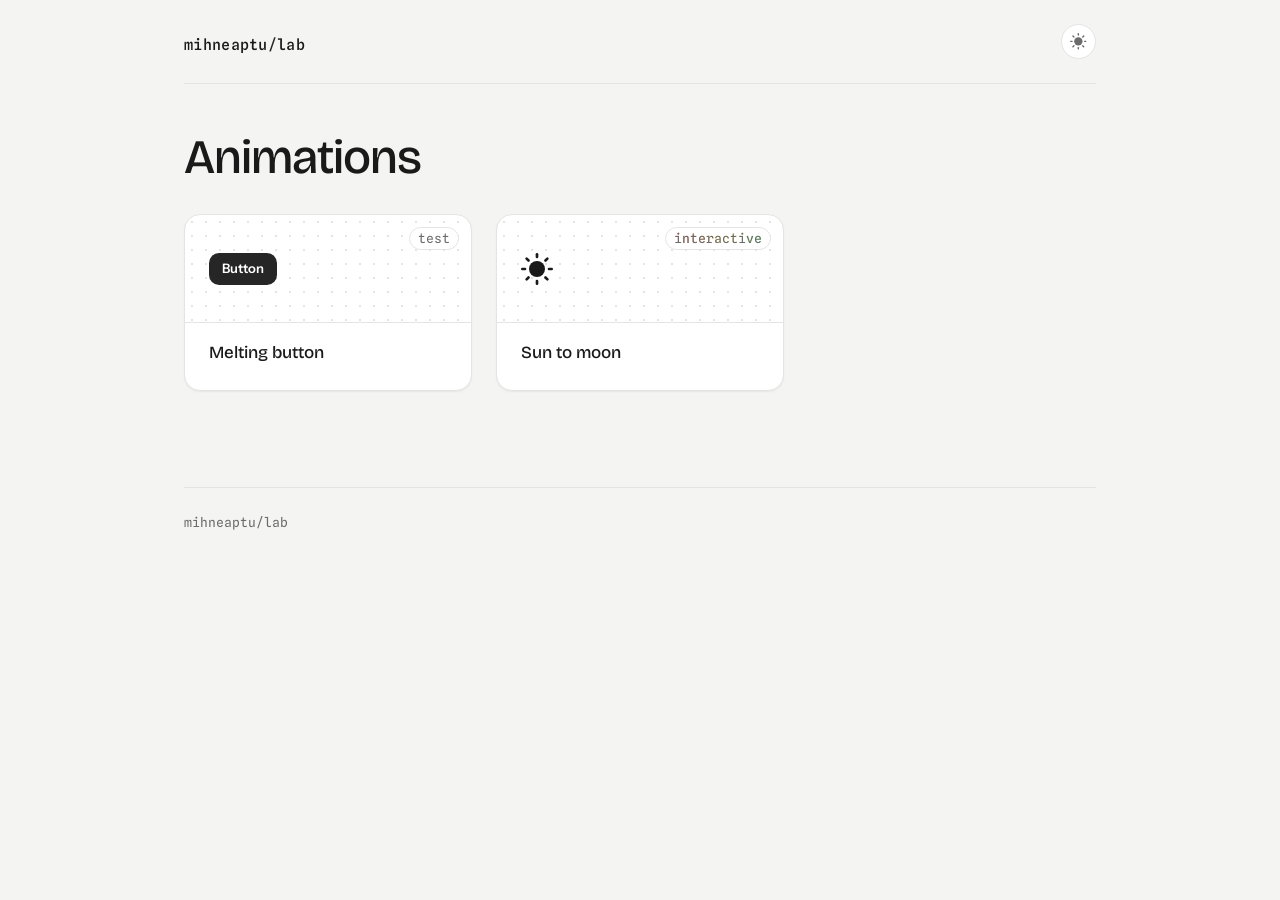
==== commit 155e7f6f: "feat: dress the sun-moon card for the current sky and morph it under the reveal The homepage card is" ====
--- a/index.html
+++ b/index.html
@@ -26,6 +26,22 @@
   <style>
     /* Layout that only the homepage needs */
     .hero { padding: var(--space-7) 0 var(--space-6); }
+
+    /* The sun-moon card's miniature rides the header chip's tt- classes
+       for its poses and choreography; it only needs specimen size
+       instead of chip size. */
+    .card-sky {
+      width: 32px;
+      height: 32px;
+    }
+
+    /* The card's name dresses for the sky too. The exhibit wakes up
+       matching the theme, so each phrase promises the morph you'll
+       actually get when you open it: land on a moon, and the first
+       click plays moon-to-sun. */
+    .sky-name-night { display: none; }
+    [data-theme="dark"] .sky-name-day { display: none; }
+    [data-theme="dark"] .sky-name-night { display: inline; }
   </style>
 </head>
 <body>
@@ -89,22 +105,40 @@
         <a class="component-card" href="animations/sun-moon/index.html">
           <span class="card-tag"><span class="card-tag-rainbow">interactive</span></span>
           <div class="card-preview" aria-hidden="true">
-            <!-- A still of the specimen's resting state (the sun);
-                 the morph itself lives on the page behind the card. -->
-            <svg width="32" height="32" viewBox="0 0 24 24" fill="none" stroke="currentColor" stroke-width="2" stroke-linecap="round">
-              <circle cx="12" cy="12" r="6" fill="currentColor" stroke="none" />
-              <line x1="12" y1="1"     x2="12"    y2="3" />
-              <line x1="12" y1="21"    x2="12"    y2="23" />
-              <line x1="1"  y1="12"    x2="3"     y2="12" />
-              <line x1="21" y1="12"    x2="23"    y2="12" />
-              <line x1="4.22"  y1="4.22"  x2="5.64"  y2="5.64" />
-              <line x1="18.36" y1="18.36" x2="19.78" y2="19.78" />
-              <line x1="4.22"  y1="19.78" x2="5.64"  y2="18.36" />
-              <line x1="18.36" y1="5.64"  x2="19.78" y2="4.22" />
+            <!-- A live miniature of the specimen, not a still: the same
+                 markup as the header chip, so the tt- classes dress it
+                 for the current sky. On a theme flip it morphs on its
+                 own cue, not the chip's — theme.js times it (--tt-hold)
+                 so the reveal's sweep catches it mid-morph: the wipe
+                 uncovers a sun already giving way to the moon, never
+                 one that finished changing under cover. It carries its
+                 own mask id — the header owns #tt-crescent, and two
+                 masks can't share one name on the same page. -->
+            <svg class="tt-sky card-sky" viewBox="0 0 24 24">
+              <mask id="card-crescent">
+                <rect x="0" y="0" width="24" height="24" fill="white" />
+                <circle class="tt-bite" cx="33" cy="10.5" r="9" fill="black" />
+              </mask>
+              <g mask="url(#card-crescent)">
+                <g class="tt-rays" stroke="currentColor" stroke-width="2" stroke-linecap="round">
+                  <line x1="12" y1="1"     x2="12"    y2="3" />
+                  <line x1="12" y1="21"    x2="12"    y2="23" />
+                  <line x1="1"  y1="12"    x2="3"     y2="12" />
+                  <line x1="21" y1="12"    x2="23"    y2="12" />
+                  <line x1="4.22"  y1="4.22"  x2="5.64"  y2="5.64" />
+                  <line x1="18.36" y1="18.36" x2="19.78" y2="19.78" />
+                  <line x1="4.22"  y1="19.78" x2="5.64"  y2="18.36" />
+                  <line x1="18.36" y1="5.64"  x2="19.78" y2="4.22" />
+                </g>
+                <circle class="tt-disc" cx="12" cy="12" r="6" fill="currentColor" />
+              </g>
             </svg>
           </div>
           <div class="card-body">
-            <p class="card-name">Sun to moon</p>
+            <!-- Two names, one visible at a time (the style block keys
+                 them off data-theme) — the card tells the truth about
+                 which way the morph will run from the current sky. -->
+            <p class="card-name"><span class="sky-name-day">Sun to moon</span><span class="sky-name-night">Moon to sun</span></p>
           </div>
         </a>
 
--- a/styles/base.css
+++ b/styles/base.css
@@ -436,18 +436,43 @@
    176px, so at full duration the little moon feels like it's dragging.
    Same sequence, same proportions, smaller stage, faster tempo. */
 
+/* Every delay below rides on --tt-hold (default 0ms): a whole-morph
+   hold that shifts the choreography in time without touching its
+   internal stagger. theme.js sets it per icon during a theme reveal,
+   to the moment the reveal's sweep arrives at THAT icon — so a
+   miniature far from the toggle (the homepage card) is uncovered
+   mid-morph instead of hiding its whole transformation under the
+   old-theme snapshot. The chip's own hold computes to 0ms: it sits
+   at the reveal's epicenter and morphs the moment it's clicked. */
+
 /* Sun pose (light theme) — these transitions time the RETURN to sun.
-   The rays' ease overshoots a hair at sunrise, same as the exhibit. */
+   The rays' scale keeps the sunrise overshoot (a hair past resting
+   length, same ease as the exhibit's rays). Their rotation rides its
+   own shorter clock — the individual scale/rotate properties let the
+   two motions transition separately — symmetric with nightfall's
+   100ms twist, so the unwind finishes while the rays are still under
+   the shrinking disc. On one shared clock the 45° unwind stretched
+   across the whole 200ms emergence, visibly outlasting the quick
+   twist that wound it up: readable on the exhibit's 176px stage,
+   drag at chip size. The exhibit itself keeps the classic combined
+   transform on purpose. */
 .tt-rays {
-  transition: transform 200ms cubic-bezier(0.34, 1.3, 0.64, 1) 85ms;
+  rotate: 0deg;
+  scale: 1;
+  transition: scale 200ms cubic-bezier(0.34, 1.3, 0.64, 1)
+              calc(var(--tt-hold, 0ms) + 85ms),
+              rotate 100ms cubic-bezier(0.65, 0, 0.35, 1)
+              calc(var(--tt-hold, 0ms) + 85ms);
 }
 
 .tt-disc {
-  transition: transform 240ms cubic-bezier(0.65, 0, 0.35, 1) 25ms;
+  transition: transform 240ms cubic-bezier(0.65, 0, 0.35, 1)
+              calc(var(--tt-hold, 0ms) + 25ms);
 }
 
 .tt-bite {
-  transition: transform 240ms cubic-bezier(0.65, 0, 0.35, 1) 0ms;
+  transition: transform 240ms cubic-bezier(0.65, 0, 0.35, 1)
+              var(--tt-hold, 0ms);
 }
 
 /* Moon pose (dark theme) + the arrival timing: rays lead and land,
@@ -458,9 +483,12 @@
    the snappy direction on the exhibit, and it must stay the snappy
    direction here too. */
 [data-theme="dark"] .tt-rays {
-  transform: rotate(45deg) scale(0.25);
+  rotate: 45deg;
+  scale: 0.25;
+  /* one duration/delay covers both clocks: going dark the twist and
+     the plunge travel together */
   transition-duration: 100ms;
-  transition-delay: 0ms;
+  transition-delay: var(--tt-hold, 0ms);
 }
 
 [data-theme="dark"] .tt-disc {
@@ -468,7 +496,7 @@
   /* outlasts the bite so the crescent is carved from a still-growing
      body — grow-and-carve as one event, not grow, stop, carve */
   transition-duration: 215ms;
-  transition-delay: 15ms;
+  transition-delay: calc(var(--tt-hold, 0ms) + 15ms);
 }
 
 [data-theme="dark"] .tt-bite {
@@ -476,7 +504,7 @@
   /* starts at half the rays' clock, same beat as the exhibit: the
      rays are most of the way home before the notch appears */
   transition-duration: 145ms;
-  transition-delay: 50ms;
+  transition-delay: calc(var(--tt-hold, 0ms) + 50ms);
 }
 
 /* The exhibit's stars stay on the exhibit — at chip size they read
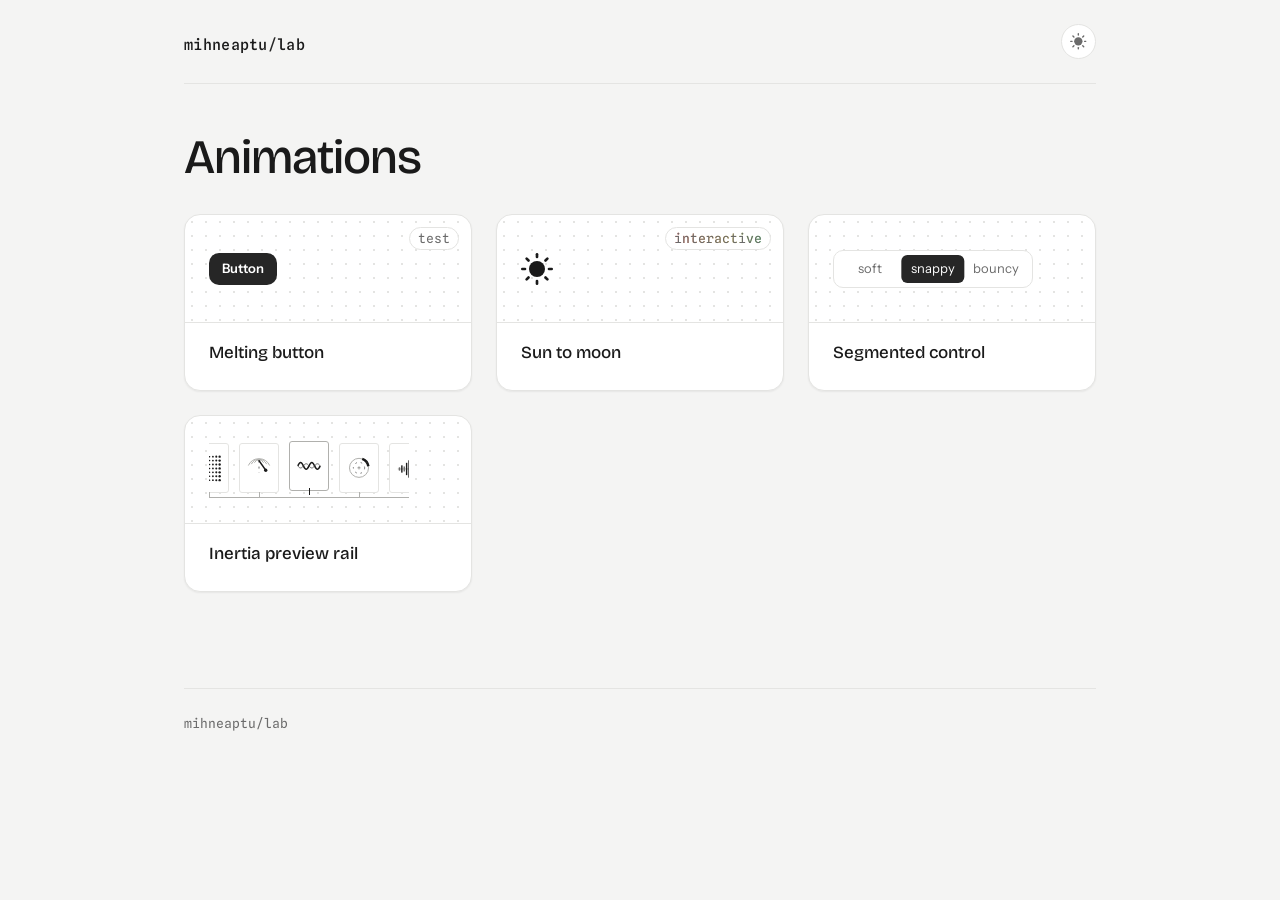
==== commit c7498877: "feat: rack seven previews on one rail, and seat both new exhibits on the homepage shelf" ====
--- a/index.html
+++ b/index.html
@@ -4,7 +4,7 @@
   <meta charset="UTF-8">
   <meta name="viewport" content="width=device-width, initial-scale=1.0">
   <title>mihneaptu/lab</title>
-  <link rel="icon" href="data:image/svg+xml,<svg xmlns=%22http://www.w3.org/2000/svg%22 viewBox=%220 0 100 100%22><text y=%22.9em%22 font-size=%2290%22>🧪</text></svg>">
+  <link rel="icon" type="image/svg+xml" href="favicon.svg">
 
   <link rel="preconnect" href="https://fonts.googleapis.com">
   <link rel="preconnect" href="https://fonts.gstatic.com" crossorigin>
@@ -42,6 +42,383 @@
     .sky-name-night { display: none; }
     [data-theme="dark"] .sky-name-day { display: none; }
     [data-theme="dark"] .sky-name-night { display: inline; }
+
+    /* Hovering (or keyboard-focusing) the card plays the very morph its
+       name promises, as a preview: on a light page the little sun gives
+       way to the moon; leave, and the return morph brings the current
+       sky back. Poses and clocks are the chip's own nightfall numbers
+       from base.css — same destination, same tempo — only with the
+       delays 0-based: --tt-hold schedules a morph under the theme
+       reveal's sweep, and a pointer is its own cue. */
+    .component-card:hover .card-sky .tt-rays,
+    .component-card:focus-visible .card-sky .tt-rays {
+      rotate: 45deg;
+      scale: 0.25;
+      transition-duration: 100ms;
+      transition-delay: 0ms;
+    }
+
+    .component-card:hover .card-sky .tt-disc,
+    .component-card:focus-visible .card-sky .tt-disc {
+      transform: scale(1.75);
+      transition-duration: 215ms;
+      transition-delay: 15ms;
+    }
+
+    .component-card:hover .card-sky .tt-bite,
+    .component-card:focus-visible .card-sky .tt-bite {
+      transform: translate(-15.7px, 0);
+      transition-duration: 145ms;
+      transition-delay: 50ms;
+    }
+
+    /* At night the promise runs the other way — "Moon to sun" — so the
+       hover pose is the sun: crescent heals first, rays climb out last,
+       on the sunrise clocks (overshoot ease and all). These outweigh
+       the moon-pose hover rules above via the [data-theme] hook, the
+       same way base.css's dark pose outweighs its light one. The full
+       shorthand is restated because the dark pose overrides duration
+       and delay, and sunrise needs its own back. */
+    [data-theme="dark"] .component-card:hover .card-sky .tt-rays,
+    [data-theme="dark"] .component-card:focus-visible .card-sky .tt-rays {
+      rotate: 0deg;
+      scale: 1;
+      transition: scale 200ms cubic-bezier(0.34, 1.3, 0.64, 1) 85ms,
+                  rotate 100ms cubic-bezier(0.65, 0, 0.35, 1) 85ms;
+    }
+
+    [data-theme="dark"] .component-card:hover .card-sky .tt-disc,
+    [data-theme="dark"] .component-card:focus-visible .card-sky .tt-disc {
+      transform: none;
+      transition: transform 240ms cubic-bezier(0.65, 0, 0.35, 1) 25ms;
+    }
+
+    [data-theme="dark"] .component-card:hover .card-sky .tt-bite,
+    [data-theme="dark"] .component-card:focus-visible .card-sky .tt-bite {
+      transform: none;
+      transition: transform 240ms cubic-bezier(0.65, 0, 0.35, 1) 0ms;
+    }
+
+    /* The stage flips with its sky — but not as a crossfade: fading
+       (dark box, light ink) into (light box, dark ink) drags both
+       through the same middle grays, so the icon spent the fade's whole
+       midsection invisible against its own background and popped back
+       in near the end — read as a teleport. Instead the other sky
+       arrives the way the exhibit's does: as a circle blooming out of
+       the sun/moon itself (a ::after layer carrying the opposite
+       theme's surface AND dot grid, clip-path doing the travel), and
+       shrinking back into it on the way out. The ink flips only while
+       the edge is crossing the icon, so it never fights a gray: at
+       once going in (the bloom starts here), held to the end coming
+       back (the edge returns here last, ~210ms into the retreat). */
+    .sky-card .card-preview {
+      transition: border-color 240ms cubic-bezier(0.65, 0, 0.35, 1),
+                  color var(--speed-color) ease 140ms;
+    }
+
+    .sky-card .card-preview::after {
+      content: "";
+      position: absolute;
+      inset: 0;
+      /* The opposite sky, dots and all. Unlike the ::before dot layer
+         this one is allowed to be a plain gradient pattern (which
+         can't fade): nothing here ever changes color, it only travels. */
+      background-color: var(--surface-dark);
+      background-image: radial-gradient(var(--line-dark) 1px, transparent 1px);
+      background-size: 14px 14px;
+      /* 40px 50% = the icon's center (24px stage padding + half of the
+         32px icon); a 150% radius clears the far corner at any width */
+      clip-path: circle(0% at 40px 50%);
+      transition: clip-path 240ms cubic-bezier(0.65, 0, 0.35, 1);
+    }
+
+    /* base.css already lifts the stage's children above the ::before
+       dots; one more step keeps them above the traveling sky too. */
+    .sky-card .card-preview > * {
+      z-index: 1;
+    }
+
+    .sky-card:hover .card-preview,
+    .sky-card:focus-visible .card-preview {
+      border-color: var(--line-dark);
+      color: var(--ink-dark);
+      /* in-clocks: the bloom starts at the icon — flip the ink at once */
+      transition: border-color 240ms cubic-bezier(0.65, 0, 0.35, 1),
+                  color var(--speed-color) ease;
+    }
+
+    .sky-card:hover .card-preview::after,
+    .sky-card:focus-visible .card-preview::after {
+      clip-path: circle(150% at 40px 50%);
+    }
+
+    [data-theme="dark"] .sky-card .card-preview::after {
+      background-color: var(--surface-light);
+      background-image: radial-gradient(var(--line-light) 1px, transparent 1px);
+    }
+
+    [data-theme="dark"] .sky-card:hover .card-preview,
+    [data-theme="dark"] .sky-card:focus-visible .card-preview {
+      border-color: var(--line-light);
+      color: var(--ink-light);
+    }
+
+    /* The corner tag rides above the flip as page chrome, but a solid
+       dark chip parked on the lit stage read as a hole — so it dresses
+       for the stage: light-mode clothes on the light box. The chip's
+       box flips fast (80ms), waiting 120ms for the bloom to reach the
+       corner going in and snapping back early coming out (a shrinking
+       circle uncovers the corner first): any slower a crossfade and
+       the box meets the arriving sky in the same middle gray. */
+    .sky-card .card-tag {
+      transition: background-color 80ms ease, border-color 80ms ease;
+    }
+
+    .sky-card:hover .card-tag,
+    .sky-card:focus-visible .card-tag {
+      background: var(--surface-dark);
+      border-color: var(--line-dark);
+      transition-delay: 120ms;
+    }
+
+    [data-theme="dark"] .sky-card:hover .card-tag,
+    [data-theme="dark"] .sky-card:focus-visible .card-tag {
+      background: var(--surface-light);
+      border-color: var(--line-light);
+    }
+
+    /* The rainbow span's ink is NOT re-clocked: it keeps riding
+       base.css's 400ms -webkit-text-fill-color fade — the hover tint's
+       fade-in and fade-out live on that clock. These rules only hand
+       the fade different destinations: the opposite sky's muted ink
+       while the card is hovered, and its 55% tint under the pointer.
+       The ink doesn't need the chip's fast flip: the chip's background
+       races through the dangerous middle grays in 80ms, so the slowly
+       recoloring ink never meets it there. */
+    .sky-card:hover .card-tag-rainbow,
+    .sky-card:focus-visible .card-tag-rainbow {
+      -webkit-text-fill-color: var(--ink-muted-dark);
+    }
+
+    [data-theme="dark"] .sky-card:hover .card-tag-rainbow,
+    [data-theme="dark"] .sky-card:focus-visible .card-tag-rainbow {
+      -webkit-text-fill-color: var(--ink-muted-light);
+    }
+
+    /* The tint, restated per stage-side: base.css's own hover/tap
+       rules tie with the hue rules above and lose by order, so these
+       take over at higher specificity with the flipped hue mixed in. */
+    @media (hover: hover) {
+      .sky-card:hover .card-tag:hover .card-tag-rainbow {
+        -webkit-text-fill-color: color-mix(in srgb, var(--ink-muted-dark) 55%, transparent);
+      }
+
+      [data-theme="dark"] .sky-card:hover .card-tag:hover .card-tag-rainbow {
+        -webkit-text-fill-color: color-mix(in srgb, var(--ink-muted-light) 55%, transparent);
+      }
+    }
+
+    /* Touch's tap-to-light: a tap also sticks :hover to the card (the
+       tag's preventDefault keeps us on the page), so the stuck-flipped
+       stage needs the tint in the flipped hue too. */
+    .sky-card:hover .card-tag.is-lit .card-tag-rainbow {
+      -webkit-text-fill-color: color-mix(in srgb, var(--ink-muted-dark) 55%, transparent);
+    }
+
+    [data-theme="dark"] .sky-card:hover .card-tag.is-lit .card-tag-rainbow {
+      -webkit-text-fill-color: color-mix(in srgb, var(--ink-muted-light) 55%, transparent);
+    }
+
+    /* The segmented-control card's miniature: a live echo of the
+       exhibit's resting pose (thumb parked on snappy, the middle
+       preset), not a still. Hovering or keyboard-focusing the card
+       slides the thumb to the last segment on the exhibit's overshoot
+       ease — a small promise of the spring waiting inside — and the
+       labels retint mid-flight, on the same trailing clock the exhibit
+       uses for its own ink swap. */
+    .seg-mini {
+      --pad: 4px;
+      position: relative;
+      display: grid;
+      grid-template-columns: repeat(3, 1fr);
+      width: 200px;
+      padding: var(--pad);
+      background: var(--surface);
+      border: 1px solid var(--line);
+      border-radius: var(--radius-md);
+      font-family: var(--font-body); /* the exhibit's own face */
+      font-size: var(--text-xs);
+      line-height: 1;
+    }
+
+    .seg-mini-thumb {
+      position: absolute;
+      top: var(--pad);
+      bottom: var(--pad);
+      left: var(--pad);
+      width: calc((100% - 2 * var(--pad)) / 3);
+      background: var(--accent);
+      border-radius: var(--radius-sm);
+      transform: translateX(100%);
+      transition: transform 520ms cubic-bezier(0.34, 1.3, 0.64, 1);
+    }
+
+    .component-card:hover .seg-mini-thumb,
+    .component-card:focus-visible .seg-mini-thumb {
+      transform: translateX(200%);
+    }
+
+    .seg-mini-option {
+      position: relative;
+      z-index: 1;
+      display: grid;
+      place-items: center;
+      height: 28px;
+      color: var(--ink-muted);
+      transition: color 160ms ease 120ms;
+    }
+
+    .seg-mini .is-on {
+      color: var(--accent-contrast);
+    }
+
+    .component-card:hover .seg-mini .is-on,
+    .component-card:focus-visible .seg-mini .is-on {
+      color: var(--ink-muted);
+    }
+
+    .component-card:hover .seg-mini-option:last-child,
+    .component-card:focus-visible .seg-mini-option:last-child {
+      color: var(--accent-contrast);
+    }
+
+    /* The rail card's miniature: the strip itself at 1:5 or so — real
+       panels from the exhibit standing on the same traveling hairline,
+       stems and all, with the selected one lifted. Hovering or
+       keyboard-focusing the card slides the strip one preview over on
+       the seg-mini's overshoot ease (the closest a transition gets to
+       the spring inside), and the lift hands to the next panel the way
+       the exhibit's selection does. */
+    .rail-mini {
+      position: relative;
+      width: 200px;
+      height: 58px; /* 2px of lift headroom + 50px panel + 5px stem + line */
+      overflow: hidden;
+    }
+
+    .rail-mini-track {
+      position: absolute;
+      top: 2px;
+      left: 0;
+      display: flex;
+      gap: 10px;
+      width: max-content;
+      transform: translateX(-20px); /* centers panel 3 in the 200px window */
+      transition: transform 520ms cubic-bezier(0.34, 1.3, 0.64, 1);
+    }
+
+    .component-card:hover .rail-mini-track,
+    .component-card:focus-visible .rail-mini-track {
+      transform: translateX(-70px); /* one panel-plus-gap to the left */
+    }
+
+    /* The hairline rides the track, like the exhibit's: the strip is
+       finite furniture, and both of its ends stay off this little
+       stage in both poses. */
+    .rail-mini-track::before {
+      content: "";
+      position: absolute;
+      left: -8px;
+      right: -8px;
+      bottom: -5px;
+      height: 1px;
+      background: var(--line-strong);
+    }
+
+    .rail-mini-item {
+      position: relative; /* anchors the stem */
+      flex: 0 0 auto;
+      width: 40px;
+      aspect-ratio: 4 / 5; /* the exhibit's panel, at token scale */
+      padding: 5px;
+      background: var(--surface);
+      border: 1px solid var(--line);
+      border-radius: 3px; /* radius-lg at this panel's scale */
+      transition: transform 240ms ease,
+                  border-color 240ms ease;
+    }
+
+    /* The stem pinning each panel to the hairline; the lifted panel's
+       stretches the same 2px so the tether never breaks. */
+    .rail-mini-item::after {
+      content: "";
+      position: absolute;
+      left: 50%;
+      bottom: -5px;
+      width: 1px;
+      height: 5px;
+      background: var(--line-strong);
+      transition: height 240ms ease,
+                  background-color 240ms ease;
+    }
+
+    .rail-mini .is-mid {
+      transform: translateY(-2px);
+      border-color: var(--line-strong);
+    }
+
+    .rail-mini .is-mid::after {
+      height: 7px;
+      background: var(--ink);
+    }
+
+    /* The handoff: the resting selection drops back as the next panel
+       takes the lift, both on the exhibit's own 240ms clock. */
+    .component-card:hover .rail-mini .is-mid,
+    .component-card:focus-visible .rail-mini .is-mid {
+      transform: none;
+      border-color: var(--line);
+    }
+
+    .component-card:hover .rail-mini .is-mid::after,
+    .component-card:focus-visible .rail-mini .is-mid::after {
+      height: 5px;
+      background: var(--line-strong);
+    }
+
+    .component-card:hover .rail-mini-item:nth-child(4),
+    .component-card:focus-visible .rail-mini-item:nth-child(4) {
+      transform: translateY(-2px);
+      border-color: var(--line-strong);
+    }
+
+    .component-card:hover .rail-mini-item:nth-child(4)::after,
+    .component-card:focus-visible .rail-mini-item:nth-child(4)::after {
+      height: 7px;
+      background: var(--ink);
+    }
+
+    /* The exhibit's six paint roles, so the artworks dress themselves.
+       Strokes carry vector-effect in the markup and stay hairline at
+       this scale; fills shrink with the panels, thinning the halftone
+       and waveform into texture — which is what a preview of a preview
+       should be. */
+    .rail-mini svg {
+      display: block;
+      width: 100%;
+      height: 100%;
+    }
+
+    .rail-mini svg .hair   { stroke: var(--line-strong); stroke-width: 1; }
+    .rail-mini svg .mute   { stroke: var(--ink-muted);   stroke-width: 1; }
+    .rail-mini svg .ink    { stroke: var(--ink); }
+    .rail-mini svg .solid  { fill: var(--ink); }
+    .rail-mini svg .soft   { fill: var(--ink-muted); }
+    .rail-mini svg .accent { fill: var(--accent); }
+
+    .rail-mini svg :where(.hair, .mute, .ink) {
+      fill: none;
+    }
   </style>
 </head>
 <body>
@@ -102,7 +479,7 @@
           </div>
         </a>
 
-        <a class="component-card" href="animations/sun-moon/index.html">
+        <a class="component-card sky-card" href="animations/sun-moon/index.html">
           <span class="card-tag"><span class="card-tag-rainbow">interactive</span></span>
           <div class="card-preview" aria-hidden="true">
             <!-- A live miniature of the specimen, not a still: the same
@@ -142,6 +519,150 @@
           </div>
         </a>
 
+        <a class="component-card" href="animations/segmented-control/index.html">
+          <div class="card-preview" aria-hidden="true">
+            <!-- A live miniature of the specimen, like the sun-moon
+                 card's sky: the exhibit's real resting pose (thumb on
+                 the middle preset), sliding on card hover. pointer-events
+                 on the preview are none, so it stays scenery — the whole
+                 card is the link. -->
+            <span class="seg-mini">
+              <span class="seg-mini-thumb"></span>
+              <span class="seg-mini-option">soft</span>
+              <span class="seg-mini-option is-on">snappy</span>
+              <span class="seg-mini-option">bouncy</span>
+            </span>
+          </div>
+          <div class="card-body">
+            <p class="card-name">Segmented control</p>
+          </div>
+        </a>
+
+        <a class="component-card" href="animations/inertia-preview-rail/index.html">
+          <div class="card-preview" aria-hidden="true">
+            <!-- A live miniature of the specimen: six of the exhibit's
+                 real artworks on the real strip anatomy (hairline,
+                 stems, the lifted selection), sliding one preview over
+                 on card hover. The styles live in the block above. -->
+            <span class="rail-mini">
+              <span class="rail-mini-track">
+                <span class="rail-mini-item">
+                  <svg viewBox="0 0 100 125" aria-hidden="true">
+                    <g class="solid">
+                      <circle cx="16" cy="22" r="1.2"/><circle cx="28" cy="22" r="1.7"/>
+                      <circle cx="40" cy="22" r="2.2"/><circle cx="52" cy="22" r="2.7"/>
+                      <circle cx="64" cy="22" r="3.2"/><circle cx="76" cy="22" r="3.7"/>
+                      <circle cx="88" cy="22" r="4.2"/>
+                      <circle cx="16" cy="36" r="1.2"/><circle cx="28" cy="36" r="1.7"/>
+                      <circle cx="40" cy="36" r="2.2"/><circle cx="52" cy="36" r="2.7"/>
+                      <circle cx="64" cy="36" r="3.2"/><circle cx="76" cy="36" r="3.7"/>
+                      <circle cx="88" cy="36" r="4.2"/>
+                      <circle cx="16" cy="50" r="1.2"/><circle cx="28" cy="50" r="1.7"/>
+                      <circle cx="40" cy="50" r="2.2"/><circle cx="52" cy="50" r="2.7"/>
+                      <circle cx="64" cy="50" r="3.2"/><circle cx="76" cy="50" r="3.7"/>
+                      <circle cx="88" cy="50" r="4.2"/>
+                      <circle cx="16" cy="64" r="1.2"/><circle cx="28" cy="64" r="1.7"/>
+                      <circle cx="40" cy="64" r="2.2"/><circle cx="52" cy="64" r="2.7"/>
+                      <circle cx="64" cy="64" r="3.2"/><circle cx="76" cy="64" r="3.7"/>
+                      <circle cx="88" cy="64" r="4.2"/>
+                      <circle cx="16" cy="78" r="1.2"/><circle cx="28" cy="78" r="1.7"/>
+                      <circle cx="40" cy="78" r="2.2"/><circle cx="52" cy="78" r="2.7"/>
+                      <circle cx="64" cy="78" r="3.2"/><circle cx="76" cy="78" r="3.7"/>
+                      <circle cx="88" cy="78" r="4.2"/>
+                      <circle cx="16" cy="92" r="1.2"/><circle cx="28" cy="92" r="1.7"/>
+                      <circle cx="40" cy="92" r="2.2"/><circle cx="52" cy="92" r="2.7"/>
+                      <circle cx="64" cy="92" r="3.2"/><circle cx="76" cy="92" r="3.7"/>
+                      <circle cx="88" cy="92" r="4.2"/>
+                      <circle cx="16" cy="106" r="1.2"/><circle cx="28" cy="106" r="1.7"/>
+                      <circle cx="40" cy="106" r="2.2"/><circle cx="52" cy="106" r="2.7"/>
+                      <circle cx="64" cy="106" r="3.2"/><circle cx="76" cy="106" r="3.7"/>
+                      <circle cx="88" cy="106" r="4.2"/>
+                    </g>
+                  </svg>
+                </span>
+                <span class="rail-mini-item">
+                  <svg viewBox="0 0 100 125" aria-hidden="true">
+                    <path class="hair" d="M 33.7 43.6 A 18 18 0 0 1 66.3 43.6"
+                          vector-effect="non-scaling-stroke"/>
+                    <path class="hair" d="M 22.8 48.7 A 30 30 0 0 1 77.2 48.7"
+                          vector-effect="non-scaling-stroke"/>
+                    <path class="hair" d="M 11.9 53.7 A 42 42 0 0 1 88.1 53.7"
+                          vector-effect="non-scaling-stroke"/>
+                    <path class="mute" d="M 50 36 L 50 80" stroke-dasharray="2 4"
+                          vector-effect="non-scaling-stroke"/>
+                    <path class="ink" d="M 50 36 L 74.1 70.4" stroke-width="1.5"
+                          vector-effect="non-scaling-stroke"/>
+                    <circle class="solid" cx="74.1" cy="70.4" r="6"/>
+                    <circle class="solid" cx="50" cy="36" r="2.5"/>
+                  </svg>
+                </span>
+                <span class="rail-mini-item is-mid">
+                  <svg viewBox="0 0 100 125" aria-hidden="true">
+                    <path class="ink" stroke-width="1.5"
+                          d="M 10 62 C 17.3 46 22.7 46 30 62 C 37.3 78 42.7 78 50 62
+                             C 57.3 46 62.7 46 70 62 C 77.3 78 82.7 78 90 62"
+                          vector-effect="non-scaling-stroke"/>
+                    <path class="mute"
+                          d="M 10 62 C 17.3 72 22.7 72 30 62 C 37.3 52 42.7 52 50 62
+                             C 57.3 72 62.7 72 70 62 C 77.3 52 82.7 52 90 62"
+                          vector-effect="non-scaling-stroke"/>
+                    <circle class="solid" cx="30" cy="62" r="2"/>
+                    <circle class="solid" cx="50" cy="62" r="2"/>
+                    <circle class="solid" cx="70" cy="62" r="2"/>
+                  </svg>
+                </span>
+                <span class="rail-mini-item">
+                  <svg viewBox="0 0 100 125" aria-hidden="true">
+                    <circle class="hair" cx="50" cy="62" r="34"
+                            vector-effect="non-scaling-stroke"/>
+                    <circle class="mute" cx="50" cy="62" r="20" stroke-dasharray="1.5 4"
+                            vector-effect="non-scaling-stroke"/>
+                    <path class="ink" stroke-width="2.5"
+                          d="M 61.6 30.1 A 34 34 0 0 1 83.5 56.1"
+                          vector-effect="non-scaling-stroke"/>
+                    <rect class="accent" x="74.9" y="39.5" width="6" height="6"/>
+                    <path class="hair" d="M 50 56 L 50 68 M 44 62 L 56 62"
+                          vector-effect="non-scaling-stroke"/>
+                    <circle class="solid" cx="50" cy="62" r="1.5"/>
+                  </svg>
+                </span>
+                <span class="rail-mini-item">
+                  <svg viewBox="0 0 100 125" aria-hidden="true">
+                    <path class="hair" d="M 10 66 L 90 66"
+                          vector-effect="non-scaling-stroke"/>
+                    <rect class="soft"  x="13.5" y="60" width="5" height="12"/>
+                    <rect class="solid" x="22"   y="53" width="5" height="26"/>
+                    <rect class="soft"  x="30.5" y="57" width="5" height="18"/>
+                    <rect class="solid" x="39"   y="44" width="5" height="44"/>
+                    <rect class="accent" x="47.5" y="35" width="5" height="62"/>
+                    <rect class="solid" x="56"   y="49" width="5" height="34"/>
+                    <rect class="soft"  x="64.5" y="42" width="5" height="48"/>
+                    <rect class="solid" x="73"   y="56" width="5" height="20"/>
+                    <rect class="soft"  x="81.5" y="51" width="5" height="30"/>
+                  </svg>
+                </span>
+                <span class="rail-mini-item">
+                  <svg viewBox="0 0 100 125" aria-hidden="true">
+                    <path class="hair" d="M 14 98 L 90 98"
+                          vector-effect="non-scaling-stroke"/>
+                    <rect class="solid" x="22" y="34" width="26" height="64"/>
+                    <rect class="hair" x="56" y="50" width="30" height="30"
+                          stroke-width="1.5" vector-effect="non-scaling-stroke"/>
+                    <path class="hair" d="M 48 66 L 56 66"
+                          vector-effect="non-scaling-stroke"/>
+                    <path class="mute" d="M 71 80 L 71 98" stroke-dasharray="2 3"
+                          vector-effect="non-scaling-stroke"/>
+                    <circle class="soft" cx="86" cy="50" r="1.5"/>
+                  </svg>
+                </span>
+              </span>
+            </span>
+          </div>
+          <div class="card-body">
+            <p class="card-name">Inertia preview rail</p>
+          </div>
+        </a>
+
       </div>
 
     </main>
@@ -157,6 +678,8 @@
   <script src="scripts/theme.js"></script>
   <script src="scripts/octo-stars.js"></script>
   <script src="scripts/haptics.js"></script>
+  <script src="scripts/rainbow-tag.js"></script>
+  <script src="scripts/title-lean.js"></script>
 
 </body>
 </html>
--- a/styles/tokens.css
+++ b/styles/tokens.css
@@ -36,12 +36,28 @@
      ------------------------------------------------------------------ */
 
   --paper: #f4f4f3;        /* page background — a soft neutral, not stark white */
-  --surface: #ffffff;      /* cards and specimen stages sit on pure white,
-                              so they read as "raised" above the paper */
-  --ink: #1a1a1a;          /* main text — near-black. Pure #000 on light
-                              backgrounds is harsher than it needs to be */
-  --ink-muted: #6b6b6b;    /* secondary text — still passes contrast on paper */
-  --line: #e4e4e2;         /* hairline borders and the dot grid */
+
+  /* surface, both inks, and line also exist as FIXED aliases (-light /
+     -dark) that never flip with the theme — the same pattern as the
+     fixed shadow aliases below. One customer so far: the homepage
+     sun-moon card, whose preview stage dresses in the OPPOSITE sky on
+     hover so the morph it promises plays under its own light. */
+  --surface-light: #ffffff;  /* cards and specimen stages sit on pure white,
+                                so they read as "raised" above the paper */
+  --surface-dark: #1c1c1c;   /* in the dark, "raised" means "catches more
+                                light": cards sit lighter than the paper */
+  --ink-light: #1a1a1a;      /* main text — near-black. Pure #000 on light
+                                backgrounds is harsher than it needs to be */
+  --ink-dark: #f2f2f2;       /* near-white — pure #fff glows harshly on dark */
+  --ink-muted-light: #6b6b6b; /* secondary text — still passes contrast on paper */
+  --ink-muted-dark: #a3a3a3;
+  --line-light: #e4e4e2;     /* hairline borders and the dot grid */
+  --line-dark: #2a2a2a;
+
+  --surface: var(--surface-light);
+  --ink: var(--ink-light);
+  --ink-muted: var(--ink-muted-light);
+  --line: var(--line-light);
   --line-strong: #b0b0ad;  /* borders that must be clearly visible
                               (e.g. the secondary button outline) */
 
@@ -73,15 +89,33 @@
      crossfade two shadows smoothly when their lists line up layer for
      layer, inset with inset. Without the placeholder, every theme
      switch would snap the shadows instead of fading them. */
+
+  /* md and lg also exist as FIXED aliases (-light / -dark) that never
+     flip with the theme. They're for elements that pre-paint BOTH
+     themes' shadows at once and crossfade opacity instead of
+     transitioning box-shadow: opacity runs on the GPU compositor,
+     while a box-shadow transition re-blurs these big soft layers on
+     the CPU every frame — cheap on a desktop, visible jank on a phone.
+     (The sun-moon toggle does this; see its ::after.) */
+  --shadow-md-light: inset 0 1px 0 rgba(255, 255, 255, 0),
+                     0 2px 6px rgba(0, 0, 0, 0.07),
+                     0 8px 24px rgba(0, 0, 0, 0.06);
+  --shadow-lg-light: inset 0 1px 0 rgba(255, 255, 255, 0),
+                     0 2px 4px rgba(0, 0, 0, 0.05),
+                     0 12px 24px rgba(0, 0, 0, 0.07),
+                     0 32px 64px rgba(0, 0, 0, 0.08);
+  --shadow-md-dark: inset 0 1px 0 rgba(255, 255, 255, 0.06),
+                    0 2px 6px rgba(0, 0, 0, 0.45),
+                    0 8px 24px rgba(0, 0, 0, 0.35);
+  --shadow-lg-dark: inset 0 1px 0 rgba(255, 255, 255, 0.09),
+                    0 2px 4px rgba(0, 0, 0, 0.5),
+                    0 12px 24px rgba(0, 0, 0, 0.4),
+                    0 32px 64px rgba(0, 0, 0, 0.35);
+
   --shadow-sm: inset 0 1px 0 rgba(255, 255, 255, 0),
                0 1px 2px rgba(0, 0, 0, 0.06);
-  --shadow-md: inset 0 1px 0 rgba(255, 255, 255, 0),
-               0 2px 6px rgba(0, 0, 0, 0.07),
-               0 8px 24px rgba(0, 0, 0, 0.06);
-  --shadow-lg: inset 0 1px 0 rgba(255, 255, 255, 0),
-               0 2px 4px rgba(0, 0, 0, 0.05),
-               0 12px 24px rgba(0, 0, 0, 0.07),
-               0 32px 64px rgba(0, 0, 0, 0.08);
+  --shadow-md: var(--shadow-md-light);
+  --shadow-lg: var(--shadow-lg-light);
 
   /* ------------------------------------------------------------------
      TYPE
@@ -98,6 +132,10 @@
   /* Type scale — each step is meaningfully bigger than the last.
      If two sizes are only 1px apart, readers can't tell them apart,
      so the difference communicates nothing. */
+  --text-2xs: 0.6875rem;  /* 11px — corner chrome that should whisper
+                             (the exhibit pages' copy-code link). The
+                             floor of the scale: anything below this
+                             stops being comfortably readable. */
   --text-xs: 0.8125rem;   /* 13px — annotations, chips */
   --text-sm: 0.9375rem;   /* 15px — secondary text */
   --text-md: 1.0625rem;   /* 17px — body */
@@ -158,12 +196,12 @@
 
   --paper: #121212;        /* the page floor — dark, but not pure black,
                               so shadows and lifted surfaces still register */
-  --surface: #1c1c1c;      /* cards sit slightly lighter than the paper —
-                              in the dark, "raised" means "catches more light" */
-  --ink: #f2f2f2;          /* near-white text — pure #fff glows harshly
-                              on dark backgrounds */
-  --ink-muted: #a3a3a3;
-  --line: #2a2a2a;
+  /* The hex values (and the reasoning behind them) live with the fixed
+     -light / -dark aliases in :root; this block only picks sides. */
+  --surface: var(--surface-dark);
+  --ink: var(--ink-dark);
+  --ink-muted: var(--ink-muted-dark);
+  --line: var(--line-dark);
   --line-strong: #4d4d4d;
 
   /* The accent ramp, mirrored: light resting state, dimmer as pressed. */
@@ -183,11 +221,6 @@
      the dark spread below. The higher the step, the brighter the rim. */
   --shadow-sm: inset 0 1px 0 rgba(255, 255, 255, 0.04),
                0 1px 2px rgba(0, 0, 0, 0.4);
-  --shadow-md: inset 0 1px 0 rgba(255, 255, 255, 0.06),
-               0 2px 6px rgba(0, 0, 0, 0.45),
-               0 8px 24px rgba(0, 0, 0, 0.35);
-  --shadow-lg: inset 0 1px 0 rgba(255, 255, 255, 0.09),
-               0 2px 4px rgba(0, 0, 0, 0.5),
-               0 12px 24px rgba(0, 0, 0, 0.4),
-               0 32px 64px rgba(0, 0, 0, 0.35);
+  --shadow-md: var(--shadow-md-dark);
+  --shadow-lg: var(--shadow-lg-dark);
 }
--- a/styles/base.css
+++ b/styles/base.css
@@ -528,29 +528,46 @@
   outline-offset: 2px;
 }
 
-/* A quiet way back home from a component page. Pinned to the top-left
-   corner and styled like the rest of the chrome (mono, muted) — visible
-   when you look for it, invisible when you don't. */
-.back-link {
+/* The exhibit pages' corner chrome, one treatment for both corners:
+   the back link home (top-left) and the copy-code link (top-right —
+   a link to the exhibit's standalone snippet, code.html, that
+   scripts/copy-code.js upgrades into a clipboard button; anchored to
+   the RIGHT edge so the swap to the shorter word "copied" grows from
+   a still corner). Mono, muted, visible when you look for it. */
+.back-link,
+.copy-code {
   position: fixed;
   top: var(--space-5);
-  left: var(--space-5);
   font-family: var(--font-mono);
-  font-size: var(--text-xs);
   color: var(--ink-muted);
   text-decoration: none;
   transition: color var(--speed-color) ease;
 }
 
-/* One line of 13px mono is a ~21px-tall target. The halo brings it to
-   ~44px each way; the corner around it is empty, so it overlaps nothing. */
-.back-link::after {
+.back-link {
+  left: var(--space-5);
+  font-size: var(--text-xs);
+}
+
+.copy-code {
+  right: var(--space-5);
+  /* a step below the back link: an exit sign matters more than an
+     extra — the corner chrome should whisper, quietest voice last */
+  font-size: var(--text-2xs);
+}
+
+/* One line of small mono is a ~21px-tall target. The halo brings it to
+   ~44px each way; the corners around them are empty, so it overlaps
+   nothing. */
+.back-link::after,
+.copy-code::after {
   content: "";
   position: absolute;
   inset: -12px;
 }
 
-.back-link:hover {
+.back-link:hover,
+.copy-code:hover {
   color: var(--ink);
 }
 
@@ -567,6 +584,39 @@
   text-wrap: balance; /* a two-line title splits evenly, never 90/10 */
 }
 
+/* The headline's hover italic (scripts/title-lean.js): the script splits
+   the title into these spans and skews each on its own spring — Bricolage
+   ships no italic and font-synthesis is off, so the slant is a transform.
+   Pivoting from the bottom edge keeps the feet planted while the tops
+   swing over, which is how type actually leans; inline-block because
+   inline elements can't be transformed. No transition here on purpose —
+   the motion is integrated per-frame by the script, and a CSS transition
+   underneath it would fight every step. */
+
+/* On touch the finger drives the same physics, so the word must keep the
+   gesture: pan-y hands vertical swipes to the scroll but lets horizontal
+   drags comb the letters instead of being eaten as a failed scroll.
+   touch-action is ignored on non-replaced inline elements, so the word
+   must be an inline-block for pan-y to mean anything — which also keeps
+   the split word from ever wrapping mid-word, like unsplit text. The
+   split title was never really selectable text anyway (a drag across it
+   would grab letters one span at a time), so selection and the tap
+   flash are turned off rather than left to misfire. These live on
+   .lean-word, which only exists once the script is running — a title
+   the script left alone stays ordinary selectable text. */
+.page-title .lean-word {
+  display: inline-block;
+  touch-action: pan-y;
+  user-select: none;
+  -webkit-user-select: none;
+  -webkit-tap-highlight-color: transparent;
+}
+
+.page-title .lean-letter {
+  display: inline-block;
+  transform-origin: 50% 100%;
+}
+
 .section-title {
   font-family: var(--font-display);
   font-size: var(--text-lg);
@@ -621,6 +671,8 @@
 }
 
 .component-card {
+  --lift: 2px; /* how high hover picks the card up — the flap below matches */
+
   display: block;
   position: relative; /* anchors the optional corner tag */
   background: var(--surface);
@@ -629,14 +681,29 @@
   box-shadow: var(--shadow-sm);
   text-decoration: none;
   color: var(--ink);
-  overflow: hidden; /* clips the preview's dot grid to the rounded corners */
+  /* no overflow: hidden here — the hover flap below must poke past the
+     card's box, so the corner cropping lives on .card-preview instead */
   transition: box-shadow var(--speed-color) ease,
               transform var(--speed-move) ease;
 }
 
 .component-card:hover {
   box-shadow: var(--shadow-md);
-  transform: translateY(-2px); /* a gentle lift — the card is pickable */
+  transform: translateY(calc(-1 * var(--lift))); /* a gentle lift — the
+                                                    card is pickable */
+}
+
+/* The lift moves the card's hit box up with it, so a cursor resting on
+   the bottom couple of pixels finds itself OUTSIDE the risen card —
+   hover ends, the card drops back onto the cursor, hover begins again:
+   a flicker oscillator pinned to the bottom edge. This invisible flap
+   exists only while hovered and hangs exactly the lift's height below
+   the box, so the strip the card vacates still counts as the card and
+   the hover holds until the cursor truly leaves. */
+.component-card:hover::after {
+  content: "";
+  position: absolute;
+  inset: 0 0 calc(-1 * var(--lift));
 }
 
 .component-card:focus-visible {
@@ -688,8 +755,20 @@
   animation: tag-rainbow-drift 2.5s linear infinite;
 }
 
-.card-tag:hover .card-tag-rainbow {
-  /* 55% ink stays on top — the rainbow reads as a tint, not a paint job */
+/* Hover is the desktop way in, and it's gated to devices that really
+   have one: touch browsers replay :hover on tap, and that sticky
+   state would pin the tint on long after the show should end. */
+@media (hover: hover) {
+  .card-tag:hover .card-tag-rainbow {
+    /* 55% ink stays on top — the rainbow reads as a tint, not a paint job */
+    -webkit-text-fill-color: color-mix(in srgb, var(--ink-muted) 55%, transparent);
+  }
+}
+
+/* The touch way in: rainbow-tag.js lights this on tap (instead of
+   letting the card navigate) and holds it for one full drift loop,
+   then the ink returns on the same 400ms fade hover uses. */
+.card-tag.is-lit .card-tag-rainbow {
   -webkit-text-fill-color: color-mix(in srgb, var(--ink-muted) 55%, transparent);
 }
 
@@ -704,6 +783,12 @@
   /* A miniature stage inside the card. pointer-events: none so the
      preview buttons are scenery, not controls — the whole card is the link. */
   position: relative; /* anchors the dot-grid layer below */
+  /* The stage crops its own square-cornered layers — the dot grid and
+     the sky-card's traveling sky — since the card itself no longer
+     clips (its hover flap has to overhang). Top corners only, and one
+     border-width tighter than the card's for a concentric fit. */
+  border-radius: calc(var(--radius-lg) - 1px) calc(var(--radius-lg) - 1px) 0 0;
+  overflow: hidden;
   border-bottom: 1px solid var(--line);
   padding: var(--space-5);
   display: flex;
